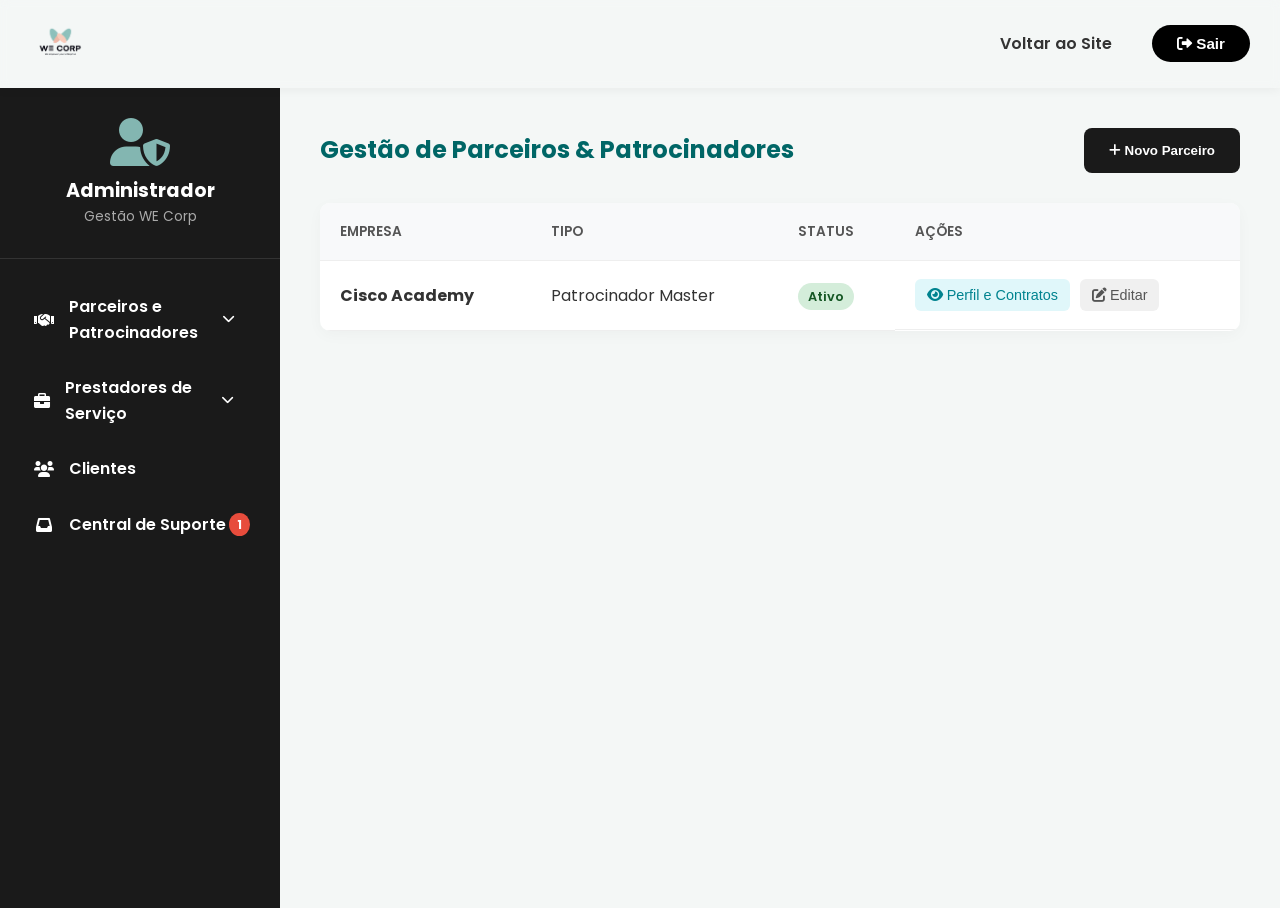
==== admin-dashboard.html @ f9f8ab6f "Primeiro commit da pasta - projeto_v1" ====
<!DOCTYPE html>
<html lang="pt-BR">
<head>
    <meta charset="UTF-8">
    <meta name="viewport" content="width=device-width, initial-scale=1.0">
    <title>Painel Administrativo - WE Corp</title>
    
    <link href="https://fonts.googleapis.com/css2?family=Poppins:wght@300;400;600;700&display=swap" rel="stylesheet">
    <link rel="stylesheet" href="style.css">
    <link rel="stylesheet" href="https://cdnjs.cloudflare.com/ajax/libs/font-awesome/6.0.0/css/all.min.css">
</head>
<body class="admin-body">

    <header class="navbar-direct admin-header">
        <div class="navbar-content" style="max-width: 100%; padding: 10px 30px;">
            <div class="logo">
                <a href="index.html"><img src="logo.png" alt="WE CORP Logo" style="height: 60px;"></a>
            </div>
            <nav>
                <a href="index.html">Voltar ao Site</a>
                <button id="btnOpenLogin" class="btn-login"><i class="fas fa-sign-out-alt"></i> Sair</button>
            </nav>
        </div>
    </header>

    <div class="dashboard-container">
        <aside class="admin-sidebar">
            <div class="admin-profile">
                <i class="fas fa-user-shield"></i>
                <h3>Administrador</h3>
                <p>Gestão WE Corp</p>
            </div>
            <ul class="admin-menu">
                
                <li class="has-submenu" id="menu-parceiros">
                    <div class="menu-item-content" onclick="toggleSubmenu('menu-parceiros')">
                        <i class="fas fa-handshake"></i> Parceiros e Patrocinadores <i class="fas fa-chevron-down arrow-down"></i>
                    </div>
                    <ul class="submenu">
                        <li onclick="showTab('parceiros')"><i class="fas fa-list" style="width: 15px;"></i> Lista de Parceiros</li>
                        <li onclick="showTab('parceiros-eventos')"><i class="far fa-calendar-alt" style="width: 15px;"></i> Gestão de Eventos</li>
                    </ul>
                </li>
                
                <li class="has-submenu" id="menu-prestadores">
                    <div class="menu-item-content" onclick="toggleSubmenu('menu-prestadores')">
                        <i class="fas fa-briefcase"></i> Prestadores de Serviço <i class="fas fa-chevron-down arrow-down"></i>
                    </div>
                    <ul class="submenu">
                        <li onclick="showTab('prestadores')"><i class="fas fa-list" style="width: 15px;"></i> Lista de Prestadores</li>
                        <li onclick="showTab('prestadores-posts')"><i class="fas fa-clipboard-list" style="width: 15px;"></i> Gestão de Postagens</li>
                    </ul>
                </li>
                
                <li onclick="showTab('clientes')"><i class="fas fa-users"></i> Clientes</li>
                <li onclick="showTab('requisicoes')">
                    <i class="fas fa-inbox"></i> Central de Suporte 
                    <span class="notification-badge">1</span>
                </li>
            </ul>
        </aside>

        <main class="admin-main-content">
            
            <section id="tab-parceiros" class="admin-tab-content active">
                <div class="tab-header">
                    <h2>Gestão de Parceiros & Patrocinadores</h2>
                    <button class="btn-search"><i class="fas fa-plus"></i> Novo Parceiro</button>
                </div>
                
                <table class="admin-table">
                    <thead>
                        <tr>
                            <th>Empresa</th>
                            <th>Tipo</th>
                            <th>Status</th>
                            <th>Ações</th>
                        </tr>
                    </thead>
                    <tbody>
                        <tr>
                            <td><strong>Cisco Academy</strong></td>
                            <td>Patrocinador Master</td>
                            <td><span class="status-tag active">Ativo</span></td>
                            <td class="action-buttons">
                                <button class="btn-icon btn-view" onclick="openProfileModal('modalParceiro')"><i class="fas fa-eye"></i> Perfil e Contratos</button>
                                <button class="btn-icon btn-edit"><i class="fas fa-edit"></i> Editar</button>
                                </td>
                        </tr>
                    </tbody>
                </table>
            </section>

            <section id="tab-parceiros-eventos" class="admin-tab-content">
                <div class="tab-header">
                    <h2>Gestão e Aprovação de Eventos</h2>
                    <button class="btn-search" onclick="openProfileModal('modalAdminNovoEvento')"><i class="fas fa-plus"></i> Novo Evento</button>
                </div>

                <div class="search-wrapper" style="padding: 20px; margin-bottom: 25px; background: #fff; border-radius: 10px; border: 1px solid #eaeaea;">
                    <div class="search-container" style="grid-template-columns: auto 1fr auto; gap: 20px; align-items: end;">
                        <div class="input-group-search">
                            <label>Status do Evento</label>
                            <div style="display: flex; gap: 10px;">
                                <button class="btn-icon btn-view" style="background: var(--theme-teal-main); color: white; border-radius: 20px; padding: 10px 20px; font-weight: 600;">Todos</button>
                                <button class="btn-icon btn-view" style="border-radius: 20px; padding: 10px 20px; background: #fff3e0; color: #e67e22; font-weight: 600;">Pendentes</button>
                                <button class="btn-icon btn-view" style="border-radius: 20px; padding: 10px 20px; background: #f0f0f0; font-weight: 600; color: #555;">Ativos</button>
                            </div>
                        </div>
                        <div class="input-group-search">
                            <label>Filtrar por Empresa Parceira</label>
                            <select class="filter-select" style="width: 100%;">
                                <option value="todas">Todos os Parceiros</option>
                                <option value="wecorp">WE Corp Oficial</option>
                                <option value="cisco">Cisco Academy</option>
                            </select>
                        </div>
                        <button class="btn-search" style="height: 45px;"><i class="fas fa-search"></i> Buscar</button>
                    </div>
                </div>

                <table class="admin-table">
                    <thead>
                        <tr>
                            <th>Evento</th>
                            <th>Parceiro Solicitante</th>
                            <th>Data Prevista</th>
                            <th>Status</th>
                            <th>Ações</th>
                        </tr>
                    </thead>
                    <tbody>
                        <tr>
                            <td><strong>Bootcamp: Redes e Cloud</strong></td>
                            <td>Cisco Academy</td>
                            <td>20 Set 2026</td>
                            <td><span class="status-tag pending">Pendente</span></td>
                            <td class="action-buttons">
                                <button class="btn-icon btn-approve" title="Aprovar Evento"><i class="fas fa-check"></i> Aprovar</button>
                                <button class="btn-icon btn-view" title="Ver Detalhes do Evento"><i class="fas fa-eye"></i></button>
                                <button class="btn-icon btn-delete" title="Recusar Evento"><i class="fas fa-times"></i></button>
                            </td>
                        </tr>
                        <tr>
                            <td><strong>Treinamento CCNA</strong></td>
                            <td>Cisco Academy</td>
                            <td>15 Ago 2026</td>
                            <td><span class="status-tag active">Ativo</span></td>
                            <td class="action-buttons">
                                <button class="btn-icon btn-view" title="Ver Inscritos e Detalhes"><i class="fas fa-users"></i> Detalhes</button>
                                <button class="btn-icon btn-edit" title="Editar Evento"><i class="fas fa-edit"></i> Editar</button>
                            </td>
                        </tr>
                    </tbody>
                </table>
            </section>

            <section id="tab-prestadores" class="admin-tab-content">
                <div class="tab-header">
                    <h2>Gestão de Prestadores de Serviço</h2>
                    <button class="btn-search"><i class="fas fa-plus"></i> Novo Prestador</button>
                </div>

                <table class="admin-table">
                    <thead>
                        <tr>
                            <th>Prestador</th>
                            <th>Segmento</th>
                            <th>Avaliação Média</th>
                            <th>Status</th>
                            <th>Ações</th>
                        </tr>
                    </thead>
                    <tbody>
                        <tr>
                            <td><strong>TechSecurity Admin</strong></td>
                            <td>Tecnologia</td>
                            <td><i class="fas fa-star" style="color:#f39c12"></i> 5.0</td>
                            <td><span class="status-tag active">Ativo</span></td>
                            <td class="action-buttons">
                                <button class="btn-icon btn-view" title="Ver Perfil Financeiro"><i class="fas fa-eye"></i> Perfil</button>
                                <button class="btn-icon btn-edit"><i class="fas fa-edit"></i> Editar</button>
                            </td>
                        </tr>
                    </tbody>
                </table>
            </section>

            <section id="tab-prestadores-posts" class="admin-tab-content">
                <div class="tab-header">
                    <h2>Gestão de Postagens (Anúncios de Serviços)</h2>
                    <button class="btn-search" onclick="openProfileModal('modalAdminNovoServico')"><i class="fas fa-plus"></i> Nova Postagem</button>
                </div>

                <div class="search-wrapper" style="padding: 20px; margin-bottom: 25px; background: #fff; border-radius: 10px; border: 1px solid #eaeaea;">
                    <div class="search-container" style="grid-template-columns: auto 1fr auto; gap: 20px; align-items: end;">
                        <div class="input-group-search">
                            <label>Status da Postagem</label>
                            <div style="display: flex; gap: 10px;">
                                <button class="btn-icon btn-view" style="background: var(--theme-teal-main); color: white; border-radius: 20px; padding: 10px 20px; font-weight: 600;">Todos</button>
                                <button class="btn-icon btn-view" style="border-radius: 20px; padding: 10px 20px; background: #fff3e0; color: #e67e22; font-weight: 600;">Pendentes</button>
                                <button class="btn-icon btn-view" style="border-radius: 20px; padding: 10px 20px; background: #f0f0f0; font-weight: 600; color: #555;">Ativos</button>
                            </div>
                        </div>
                        <div class="input-group-search">
                            <label>Filtrar por Empresa</label>
                            <select class="filter-select" style="width: 100%;">
                                <option value="todas">Todas as Empresas</option>
                                <option value="techsecurity">TechSecurity Admin</option>
                            </select>
                        </div>
                        <button class="btn-search" style="height: 45px;"><i class="fas fa-search"></i> Buscar</button>
                    </div>
                </div>

                <table class="admin-table">
                    <thead>
                        <tr>
                            <th>Serviço (Postagem)</th>
                            <th>Empresa Prestadora</th>
                            <th>Status</th>
                            <th>Avaliação Média</th>
                            <th>Ações</th>
                        </tr>
                    </thead>
                    <tbody>
                        <tr>
                            <td><strong>Consultoria em Cibersegurança</strong></td>
                            <td>TechSecurity Admin</td>
                            <td><span class="status-tag active">Ativo</span></td>
                            <td><i class="fas fa-star" style="color: #f39c12;"></i> 5.0 (12 Aval)</td>
                            <td class="action-buttons">
                                <button class="btn-icon btn-view" onclick="openProfileModal('modalComentarios')" title="Moderar Comentários"><i class="fas fa-comments"></i> Feedbacks</button>
                                <button class="btn-icon btn-edit"><i class="fas fa-edit"></i> Editar</button>
                            </td>
                        </tr>
                        <tr>
                            <td><strong>Auditoria de Servidores Cloud</strong></td>
                            <td>CloudSys IT</td>
                            <td><span class="status-tag pending">Pendente</span></td>
                            <td>-</td>
                            <td class="action-buttons">
                                <button class="btn-icon btn-approve" title="Aprovar Postagem"><i class="fas fa-check"></i></button>
                                <button class="btn-icon btn-view" title="Ver Detalhes da Postagem"><i class="fas fa-eye"></i></button>
                                <button class="btn-icon btn-delete" title="Recusar Postagem"><i class="fas fa-times"></i></button>
                            </td>
                        </tr>
                    </tbody>
                </table>
            </section>

            <section id="tab-clientes" class="admin-tab-content">
                <div class="tab-header">
                    <h2>Gestão de Clientes</h2>
                    <button class="btn-search"><i class="fas fa-plus"></i> Novo Cliente</button>
                </div>

                <table class="admin-table">
                    <thead>
                        <tr>
                            <th>Nome do Cliente</th>
                            <th>E-mail</th>
                            <th>Última Compra</th>
                            <th>Status</th>
                            <th>Ações</th>
                        </tr>
                    </thead>
                    <tbody>
                        <tr>
                            <td><strong>Ana Beatriz</strong></td>
                            <td>anabastos.redes@gmail.com</td>
                            <td>Certificação Cisco</td>
                            <td><span class="status-tag active">Ativo</span></td>
                            <td class="action-buttons">
                                <button class="btn-icon btn-view" onclick="openProfileModal('modalCliente')"><i class="fas fa-eye"></i> Perfil</button>
                                <button class="btn-icon btn-approve" title="Aprovar Pagamento Pendente"><i class="fas fa-check-circle"></i> Aprovar Pgto</button>
                                <button class="btn-icon btn-edit"><i class="fas fa-edit"></i> Editar</button>
                            </td>
                        </tr>
                    </tbody>
                </table>
            </section>

            <section id="tab-requisicoes" class="admin-tab-content">
                <div class="tab-header">
                    <h2>Central de Suporte (Help Desk)</h2>
                </div>

                <p style="color: #666; margin-bottom: 20px;">Gerencie aqui os tickets e pedidos de ajuda enviados por Parceiros, Prestadores e Clientes.</p>

                <table class="admin-table">
                    <thead>
                        <tr>
                            <th>Remetente</th>
                            <th>Tipo de Usuário</th>
                            <th>Assunto do Ticket</th>
                            <th>Status</th>
                            <th>Ações</th>
                        </tr>
                    </thead>
                    <tbody>
                        <tr>
                            <td><strong>Cisco Academy</strong></td>
                            <td>Parceiro</td>
                            <td>Aprovação de Pgto: Aluna Ana Beatriz</td>
                            <td><span class="status-tag pending">Em Aberto</span></td>
                            <td class="action-buttons">
                                <button class="btn-icon btn-edit" title="Abrir e Resolver Ticket"><i class="fas fa-external-link-alt"></i> Resolver</button>
                            </td>
                        </tr>
                    </tbody>
                </table>
            </section>

        </main>
    </div>

    <div id="modalAdminNovoEvento" class="modal-overlay">
        <div class="admin-profile-modal">
            <button class="close-modal" onclick="closeModals()"><i class="fas fa-times"></i></button>
            <div class="modal-header-profile">
                <h2>Criar Novo Evento</h2>
                <p>Crie um evento oficial ou em nome de um parceiro.</p>
            </div>
            <form style="display: flex; flex-direction: column; gap: 15px;">
                <div class="input-group-search">
                    <label style="color: var(--theme-teal-elegant); font-weight: 600;">Publicar como (Autoria)</label>
                    <select class="filter-select" style="border: 2px solid var(--theme-teal-light);">
                        <option>WE Corp Oficial</option>
                        <option>Cisco Academy</option>
                    </select>
                </div>
                <div class="input-group-search">
                    <label>Título do Evento</label>
                    <input type="text" class="search-input" placeholder="Ex: Workshop de Inovação">
                </div>
                <div style="display: flex; gap: 15px;">
                    <div class="input-group-search" style="flex: 1;">
                        <label>Data</label>
                        <input type="date" class="search-input">
                    </div>
                    <div class="input-group-search" style="flex: 1;">
                        <label>Valor do Ingresso (R$)</label>
                        <input type="number" class="search-input" placeholder="0.00">
                    </div>
                </div>
                <div class="input-group-search">
                    <label>Descrição e Conteúdo</label>
                    <textarea class="search-input" rows="4" style="resize: none;" placeholder="Descreva o evento..."></textarea>
                </div>
                <button type="button" class="btn-search" style="margin-top: 10px;" onclick="alert('Evento criado com sucesso!'); closeModals();"><i class="fas fa-check"></i> Publicar Evento</button>
            </form>
        </div>
    </div>

    <div id="modalAdminNovoServico" class="modal-overlay">
        <div class="admin-profile-modal">
            <button class="close-modal" onclick="closeModals()"><i class="fas fa-times"></i></button>
            <div class="modal-header-profile">
                <h2>Criar Nova Postagem de Serviço</h2>
                <p>Ofereça um serviço oficial da plataforma ou por um prestador.</p>
            </div>
            <form style="display: flex; flex-direction: column; gap: 15px;">
                <div class="input-group-search">
                    <label style="color: var(--theme-teal-elegant); font-weight: 600;">Publicar como (Autoria)</label>
                    <select class="filter-select" style="border: 2px solid var(--theme-teal-light);">
                        <option>WE Corp Oficial (Serviços Internos)</option>
                        <option>TechSecurity Admin</option>
                    </select>
                </div>
                <div class="input-group-search">
                    <label>Título do Serviço</label>
                    <input type="text" class="search-input" placeholder="Ex: Gestão de Identidade">
                </div>
                <div style="display: flex; gap: 15px;">
                    <div class="input-group-search" style="flex: 1;">
                        <label>Categoria</label>
                        <select class="filter-select">
                            <option>Tecnologia</option>
                            <option>Engenharia</option>
                            <option>Educação</option>
                        </select>
                    </div>
                    <div class="input-group-search" style="flex: 1;">
                        <label>Valor Médio (R$)</label>
                        <input type="number" class="search-input" placeholder="0.00">
                    </div>
                </div>
                <div class="input-group-search">
                    <label>Descrição do Serviço</label>
                    <textarea class="search-input" rows="4" style="resize: none;" placeholder="Descreva o que está incluso..."></textarea>
                </div>
                <button type="button" class="btn-search" style="margin-top: 10px;" onclick="alert('Postagem de serviço criada com sucesso!'); closeModals();"><i class="fas fa-check"></i> Publicar Serviço</button>
            </form>
        </div>
    </div>

    <div id="modalParceiro" class="modal-overlay">
        <div class="admin-profile-modal">
            <button class="close-modal" onclick="closeModals()"><i class="fas fa-times"></i></button>
            <div class="modal-header-profile">
                <h2>Cisco Academy <span class="status-tag active" style="font-size: 0.8rem;">Ativo</span></h2>
                <p>Patrocinador Master</p>
            </div>
            <div class="profile-details-grid">
                <div class="detail-card">
                    <h4><i class="fas fa-file-contract"></i> Contrato</h4>
                    <p><strong>Vigência:</strong> Jan/2026 a Dez/2027</p>
                    <a href="#" style="color: var(--theme-teal-main);"><i class="fas fa-download"></i> Baixar PDF do Contrato</a>
                </div>
                <div class="detail-card">
                    <h4><i class="fas fa-chart-line"></i> Financeiro</h4>
                    <p><strong>Investimento Anual:</strong> R$ 150.000,00</p>
                    <p><strong>Repasses Realizados:</strong> 3/12</p>
                </div>
            </div>
            <div style="text-align: right; margin-top: 20px;">
                <button class="btn-search" style="background-color: var(--theme-teal-elegant);"><i class="fas fa-file-invoice"></i> Gerar Relatório Financeiro</button>
            </div>
        </div>
    </div>

    <div id="modalCliente" class="modal-overlay">
        <div class="admin-profile-modal">
            <button class="close-modal" onclick="closeModals()"><i class="fas fa-times"></i></button>
            <div class="modal-header-profile">
                <h2>Ana Beatriz <span class="status-tag active" style="font-size: 0.8rem;">Ativa</span></h2>
                <p>anabastos.redes@gmail.com</p>
            </div>
            <div class="detail-list">
                <h4><i class="fas fa-ticket-alt"></i> Eventos e Serviços Adquiridos</h4>
                <ul class="purchase-history">
                    <li>
                        <div>
                            <strong>Treinamento: Certificação Cisco CCNA</strong>
                            <p style="font-size: 0.85rem; color: #666;">Data da compra: 10/04/2026 | Pagamento: PIX</p>
                        </div>
                        <span class="pay-tag tag-approved">🟢 Aprovado</span>
                    </li>
                    <li>
                        <div>
                            <strong>Consultoria em Cibersegurança e Redes</strong>
                            <p style="font-size: 0.85rem; color: #666;">Data da compra: 01/05/2026 | Pagamento: Boleto</p>
                        </div>
                        <span class="pay-tag tag-pending">🟡 Aguardando Pagamento</span>
                    </li>
                </ul>
            </div>
        </div>
    </div>

    <div id="modalComentarios" class="modal-overlay">
        <div class="admin-profile-modal" style="max-width: 600px;">
            <button class="close-modal" onclick="closeModals()"><i class="fas fa-times"></i></button>
            <div class="modal-header-profile">
                <h2><i class="fas fa-comments" style="color: var(--theme-teal-main);"></i> Moderação de Feedbacks</h2>
                <p>Postagem: <strong>Consultoria em Cibersegurança</strong></p>
            </div>
            
            <div class="reviews-list" style="margin-top: 20px; max-height: 400px; overflow-y: auto;">
                <div class="review-item" style="border-bottom: 1px solid #eee; padding-bottom: 15px; margin-bottom: 15px;">
                    <div style="display: flex; justify-content: space-between; margin-bottom: 5px;">
                        <strong>Carlos E.</strong>
                        <span style="color: #f39c12; font-size: 0.8rem;"><i class="fas fa-star"></i><i class="fas fa-star"></i><i class="fas fa-star"></i><i class="fas fa-star"></i><i class="fas fa-star"></i></span>
                    </div>
                    <p style="font-size: 0.9rem; color: #555;">Serviço excelente! Identificaram falhas críticas na nossa rede.</p>
                    <button class="btn-icon btn-delete" style="padding: 4px 8px; font-size: 0.75rem; margin-top: 10px;" title="Excluir comentário falso/ofensivo" onclick="confirm('Excluir este comentário da página de serviços?')"><i class="fas fa-trash"></i> Excluir Comentário</button>
                </div>
            </div>
        </div>
    </div>

    <script src="dashboard.js"></script>
    <script src="auth.js"></script>
</body>
</html>
---- style.css ----
/* =========================================
   1. VARIÁVEIS DE CORES E TIPOGRAFIA (Tema Corrigido)
========================================= */
:root {
    /* Cores do Tema (Modernizadas e Padronizadas) */
    --theme-teal-light: #a2d2d2;   /* Azul dos botões (Manter como sotaque) */
    --theme-teal-main: #83b6b1;    /* Azul-petróleo principal */
    --theme-teal-elegant: #006666; /* Azul-petróleo elegante para títulos */
    --theme-accent-peach: #f8c8b8; /* Cor das asas da borboleta */
    --theme-terracotta: #9a7261;   /* Base do gradiente de login */
    
    /* Cores de Fundo e Texto Elegantes (Grays) */
    --bg-white: #ffffff;
    --bg-light-gray: #f8f9fa;     /* Cinza elegante para fundo */
    --bg-card-gray: #e0e0e0;      /* Cinza elegante para os cards Sobre Nós */
    
    --text-dark: #333333;         /* Texto principal altamente legível */
    --text-muted: #666666;        /* Texto secundário */
    --text-light: #ffffff;        /* Texto claro */
    
    /* Nova Tipografia Modernizada e Padronizada */
    --font-standard: 'Poppins', 'Helvetica Neue', Arial, sans-serif;
    
    /* Efeitos e Sombras */
    --shadow-subtle: 0 4px 6px rgba(0,0,0,0.05);
    --shadow-medium: 0 10px 20px rgba(0,0,0,0.1);
    --transition-standard: all 0.3s ease;
}


/* =========================================
   2. RESETS E CONFIGURAÇÕES GERAIS
========================================= */
* {
    margin: 0;
    padding: 0;
    box-sizing: border-box;
}

html {
    scroll-behavior: smooth;
    font-family: var(--font-standard); /* Tipografia moderna e padronizada */
    color: var(--text-dark);
}

body {
    background-color: var(--bg-white);
    line-height: 1.6;
    position: relative;
    overflow-x: hidden;
    min-height: 100vh;
}


/* =========================================
   3. GRADIENTE DE FUNDO FULL-PAGE
========================================= */
.site-background-gradient {
    position: fixed; 
    top: 0;
    left: 0;
    width: 100%;
    height: 100%;
    /* Gradiente sutil do cinza elegante ao branco */
    background: linear-gradient(180deg, 
        var(--bg-light-gray) 0%, 
        var(--bg-white) 100%);
    z-index: -2; 
}

main {
    padding-bottom: 60px;
    z-index: 1; 
}


/* =========================================
   4. HEADER / NAVEGAÇÃO DIRETA NA PÁGINA
========================================= */
header.navbar-direct {
    width: 100%;
    background-color: transparent; 
    backdrop-filter: blur(5px);
    z-index: 100;
    position: relative;
    border: none; 
    border-radius: 0; 
    padding: 0; 
}

.navbar-direct .navbar-content {
    display: flex;
    justify-content: space-between;
    align-items: center;
    padding: 20px 50px; 
    max-width: 1400px;
    margin: 0 auto;
}

.navbar-direct .logo-img {
    height: 100px;
}

/* Transformamos o nav em um container flexível para controlar o espaçamento */
.navbar-direct nav {
    display: flex;
    align-items: center;
    gap: 40px; /* Aumente ou diminua este valor para ajustar a distância exata */
}

.navbar-direct nav a {
    text-decoration: none;
    color: var(--text-dark);
    font-weight: 600;
    font-size: 1rem; /* Aumentei um pouquinho a fonte para dar mais presença */
    transition: var(--transition-standard);
    /* Removido o margin-left antigo, pois o 'gap' acima já faz o trabalho */
}

.navbar-direct nav a:not(.btn-login):hover {
    color: var(--theme-teal-main);
}

.navbar-direct .btn-login {
    background-color: #000000;
    color: var(--text-light);
    padding: 10px 25px; /* Deixei o botão um pouco mais largo */
    border-radius: 25px;
    border: none;
    font-size: 0.95rem;
    font-weight: 600;
    cursor: pointer;
    transition: var(--transition-standard);
}

.navbar-direct .btn-login:hover {
    background-color:rgb(92, 122, 122);
    transform: translateY(-2px);
}


/* =========================================
   5. SEÇÃO HERÓI (SOBRE NÓS) - CARDS
========================================= */
.hero-section {
    text-align: center;
    padding: 120px 20px;
    max-width: 1400px; /* aumentei pra caber melhor 4 cards */
    margin: 0 auto;
}

.hero-section h1 {
    font-size: 3rem;
    margin-bottom: 25px;
    font-weight: 700;
    color: var(--theme-teal-elegant);
}

.subtitle {
    max-width: 800px;
    margin: 0 auto 70px auto;
    font-size: 1.2rem;
    color: var(--text-muted);
}

/* GRID DOS CARDS */
.cards-grid {
    display: grid;
    grid-template-columns: repeat(4, 1fr);
    gap: 30px;
}

/* CARD */
.card {
    background-color: var(--bg-card-gray);
    padding: 35px;
    border-radius: 20px;
    text-align: left; /* melhor leitura */
    box-shadow: var(--shadow-subtle);
    transition: var(--transition-standard);
    border: none;
    height: 100%;
    display: flex;
    flex-direction: column;
    justify-content: space-between;
}

/* HOVER */
.card:hover {
    transform: translateY(-8px) scale(1.02);
    box-shadow: 0 20px 40px rgba(0,0,0,0.15);
}

/* TÍTULO */
.card h3 {
    line-height: 1.3;
    margin-bottom: 15px;
    color: var(--theme-teal-elegant);
    font-size: 1.4rem;
    font-weight: 700;
}

/* TEXTO */
.card p {
    color: var(--text-dark);
    line-height: 1.6;
}

/* ANIMAÇÃO */
.card.floating {
    animation: floatingCard 4s ease-in-out infinite;
}

.cards-grid .card:nth-child(1) { animation-delay: 0s; }
.cards-grid .card:nth-child(2) { animation-delay: 1s; }
.cards-grid .card:nth-child(3) { animation-delay: 2s; }
.cards-grid .card:nth-child(4) { animation-delay: 3s; }

@keyframes floatingCard {
    0% { transform: translateY(0px); }
    50% { transform: translateY(-10px); }
    100% { transform: translateY(0px); }
}


/* =========================================
   6. SEÇÃO DE EVENTOS (Design Sério e Integrado)
========================================= */
.events-section {
    padding: 80px 20px;
    max-width: 1200px;
    margin: 0 auto;
    /* Removido o background, backdrop-filter e bordas para integrar à página */
}

.events-section h2 {
    text-align: center;
    margin-bottom: 50px;
    font-size: 2.2rem;
    color: #1a1a1a; /* Preto sério e elegante */
    font-weight: 700;
}

/* Painel de Busca mais limpo e profissional */
.search-wrapper {
    background: #ffffff;
    padding: 25px;
    border-radius: 12px;
    box-shadow: 0 5px 15px rgba(0, 0, 0, 0.04); /* Sombra mais sutil */
    margin-bottom: 40px;
    border: 1px solid #e0e0e0; /* Borda cinza clara e discreta */
}

.search-container {
    display: grid;
    grid-template-columns: 2fr 1fr 1.5fr auto;
    gap: 20px;
    align-items: end;
}

.input-group-search {
    display: flex;
    flex-direction: column;
}

.input-group-search label {
    font-size: 0.85rem;
    font-weight: 600;
    margin-bottom: 8px;
    color: #4a4a4a; /* Cinza escuro no lugar do ciano para mais seriedade */
}

.search-input, 
.date-input, 
.filter-select {
    padding: 12px 15px;
    border: 1px solid #cccccc;
    border-radius: 8px;
    font-size: 0.95rem;
    background-color: #fbfbfb; /* Quase branco */
    color: #333333;
    transition: border 0.3s ease;
}

.search-input:focus, 
.date-input:focus, 
.filter-select:focus {
    outline: none;
    border-color: var(--theme-teal-main); /* Destaque ciano ao clicar */
}

/* Botão de busca escuro e elegante */
.btn-search {
    height: 45px;
    background-color: #1a1a1a; /* Preto */
    color: #ffffff;
    padding: 0 25px;
    border: none;
    border-radius: 8px;
    cursor: pointer;
    font-weight: 600;
    transition: var(--transition-standard);
}

.btn-search:hover {
    background-color: var(--theme-teal-elegant); /* Fica azul-petróleo ao passar o mouse */
}

/* Lista de Eventos */
.events-list {
    display: flex;
    flex-direction: column;
    gap: 20px;
}

.event-item {
    background: #ffffff;
    padding: 25px;
    border-radius: 12px;
    box-shadow: 0 4px 10px rgba(0, 0, 0, 0.03);
    border: 1px solid #eaeaea;
    border-left: 5px solid var(--theme-teal-main); /* Borda lateral ciano para identidade visual */
    display: flex;
    justify-content: space-between;
    align-items: center;
    gap: 20px;
    transition: var(--transition-standard);
}

.event-item:hover {
    box-shadow: 0 8px 25px rgba(0, 0, 0, 0.08);
    border-color: #d0d0d0;
}

.event-details {
    flex: 1;
}

/* Tags com visual mais neutro (Cinza claro com texto escuro) */
.tag {
    background: #f0f0f0; 
    color: #333333;
    padding: 5px 12px;
    border-radius: 20px;
    font-size: 0.8rem;
    font-weight: 600;
    display: inline-block;
    margin-bottom: 12px;
}

.event-details h4 {
    font-size: 1.3rem;
    margin-bottom: 12px;
    color: #1a1a1a; /* Preto sério */
    font-weight: 700;
}

.event-details p {
    margin-bottom: 6px;
    font-size: 0.95rem;
    color: #555555; /* Cinza médio para os textos de apoio */
}

/* Os "strong" (Local, Hora, etc) ganham a cor ciano elegante */
.event-details strong {
    color: var(--theme-teal-elegant); 
}

.event-img {
    width: 220px;
    height: 100%;
    object-fit: cover;
    border-radius: 0 15px 15px 0;
}


/* =========================================
   7. SEÇÃO DE PARCEIROS
========================================= */
.partners-section {
    text-align: center;
    padding: 80px 20px;
    margin-top: 60px;
}

.partners-section h2 {
    font-size: 2.2rem;
    margin-bottom: 10px;
    color: var(--theme-teal-elegant);
}

.partners-section > p {
    color: var(--text-muted);
    margin-bottom: 40px;
}

.partners-grid {
    display: grid;
    grid-template-columns: repeat(auto-fit, minmax(220px, 1fr));
    gap: 25px;
    max-width: 1100px;
    margin: 0 auto;
}

.partner-card {
    background: white;
    padding: 25px;
    border-radius: 15px;
    border: 1px solid #eaeaea;
    transition: var(--transition-standard);
    display: flex;
    flex-direction: column;
    text-align: left;
}

.partner-card:hover {
    box-shadow: var(--shadow-medium);
    border-color: var(--theme-teal-light);
}

.partner-card h4 {
    color: var(--theme-teal-elegant);
    margin-bottom: 12px;
    font-size: 1.2rem;
}

.partner-card p {
    margin-bottom: 20px;
    font-size: 0.95rem;
    color: var(--text-dark);
}

.partner-link {
    display: inline-block;
    color: var(--theme-terracotta);
    text-decoration: none;
    font-weight: bold;
    font-size: 0.9rem;
    transition: var(--transition-standard);
    margin-top: auto;
}

.partner-link i {
    font-size: 0.8rem;
    margin-left: 5px;
}

.partner-link:hover {
    color: var(--theme-teal-main);
}


/* =========================================
   8. MODAL (LOGIN E CADASTRO)
========================================= */
.modal-overlay {
    position: fixed;
    top: 0;
    left: 0;
    width: 100%;
    height: 100%;
    background-color: rgba(0, 0, 0, 0.6);
    backdrop-filter: blur(5px);
    display: flex;
    justify-content: center;
    align-items: center;
    z-index: 1000;
    opacity: 0;
    visibility: hidden;
    transition: var(--transition-standard);
}

.modal-overlay.active {
    opacity: 1;
    visibility: visible;
}

.login-section { 
    display: none; 
}

.login-container {
    display: flex;
    background: white;
    border-radius: 25px;
    overflow: hidden;
    box-shadow: var(--shadow-medium);
    max-width: 900px;
    width: 90%;
    height: 600px; 
    transform: scale(0.9);
    transition: transform 0.3s ease;
    position: relative;
}

.modal-overlay.active .login-container {
    transform: scale(1);
}

.close-modal {
    position: absolute;
    top: 15px;
    right: 20px;
    background: transparent;
    border: none;
    color: rgba(255,255,255,0.7);
    font-size: 1.5rem;
    cursor: pointer;
    z-index: 10;
    transition: var(--transition-standard);
}

.close-modal:hover {
    color: var(--theme-accent-peach);
    transform: scale(1.1);
}

.login-art {
    flex: 1.2;
    background-color: var(--bg-light-teal);
    display: flex;
    flex-direction: column;
    align-items: center;
    justify-content: center;
    padding: 0;
    position: relative;
    overflow: hidden;
}

.login-bg-image {
    width: 100%;
    height: 100%;
    object-fit: cover;
    display: block;
}

.login-form-box {
    flex: 1;
    background: linear-gradient(180deg, var(--theme-teal-main) 0%, var(--theme-terracotta) 100%);
    padding: 50px;
    color: white;
    display: flex;
    flex-direction: column;
    align-items: center;
    justify-content: center;
}

.login-form-box h2 {
    font-size: 2rem;
    margin-bottom: 30px;
    font-weight: 700;
}

.login-form-box form {
    width: 100%;
}

.input-group {
    width: 100%;
    margin-bottom: 15px;
}

.input-group label {
    display: block;
    margin-bottom: 6px;
    font-size: 0.9rem;
    font-weight: 600;
}

.input-group input {
    width: 100%;
    padding: 12px;
    border-radius: 8px;
    border: 1px solid rgba(255,255,255,0.2);
    background-color: rgba(255,255,255,0.05);
    color: white;
}

.input-group input::placeholder { 
    color: rgba(255,255,255,0.5); 
}

.forgot-pass {
    color: #eee;
    font-size: 0.85rem;
    text-decoration: underline;
    display: block;
    text-align: right;
    margin-bottom: 20px;
}

.btn-submit {
    width: 100%;
    background-color: #fceceb; 
    color: var(--theme-terracotta);
    padding: 12px;
    border: none;
    border-radius: 30px;
    font-weight: 700;
    font-size: 1.05rem;
    cursor: pointer;
    margin-bottom: 20px;
    transition: var(--transition-standard);
}

.btn-submit:hover {
    background-color: #f8dbda;
    transform: translateY(-2px);
}

.register-link {
    width: 100%;
    text-align: center;
    border-top: 1px solid rgba(255,255,255,0.2);
    padding-top: 20px;
    margin-top: 10px;
}

.register-link p {
    font-size: 0.85rem;
    margin-bottom: 10px;
}

.btn-register {
    width: 100%;
    background-color: rgba(0,0,0,0.2); 
    color: white;
    padding: 10px;
    border: 1px solid rgba(255,255,255,0.3);
    border-radius: 30px;
    cursor: pointer;
    font-weight: 600;
    transition: var(--transition-standard);
}

.btn-register:hover {
    background-color: rgba(0,0,0,0.4);
}

.social-login {
    margin-top: 20px;
    display: flex;
    gap: 20px;
}

.social-icon-fb { 
    color: #1877F2; 
    font-size: 28px; 
    transition: var(--transition-standard); 
}

.social-icon-g { 
    color: #DB4437; 
    font-size: 28px; 
    transition: var(--transition-standard); 
}

.social-login a:hover i { 
    transform: scale(1.1); 
}


/* =========================================
   9. FOOTER
========================================= */
footer {
    background-color: rgba(255, 255, 255, 0.9);
    backdrop-filter: blur(5px);
    padding: 60px 50px;
    border-top: 2px solid #eee;
    z-index: 1;
    position: relative;
}

.footer-content {
    display: flex;
    justify-content: space-between;
    max-width: 1400px;
    margin: 0 auto;
    flex-wrap: wrap;
    gap: 30px;
}

.footer-logo {
    height: 100px;
    margin-bottom: 10px;
}

.footer-brand p {
    color: #666;
    font-size: 0.9rem;
}

.footer-links a, 
.footer-social a {
    display: block;
    color: var(--text-dark);
    text-decoration: none;
    margin-bottom: 10px;
    font-size: 0.95rem;
    transition: var(--transition-standard);
}

.footer-links a:hover, 
.footer-social a:hover {
    color: var(--theme-teal-main);
}

.footer-links h4, 
.footer-social h4 {
    margin-bottom: 18px;
    color: var(--text-dark);
    font-weight: 700;
}

.social-icons a i {
    margin-right: 8px;
    color: var(--theme-teal-main);
}


/* =========================================
   10. SEÇÃO DE SERVIÇOS
========================================= */
.services-section {
    padding: 80px 20px;
    max-width: 1200px;
    margin: 0 auto;
}

.services-section h2 {
    text-align: center;
    margin-bottom: 50px;
    font-size: 2.2rem;
    color: #1a1a1a;
    font-weight: 700;
}

.services-block {
    margin-bottom: 60px;
}

.section-subtitle {
    font-size: 1.5rem;
    color: var(--theme-teal-elegant);
    margin-bottom: 25px;
    font-weight: 700;
    display: flex;
    align-items: center;
    gap: 10px;
}

.highlight-icon {
    color: #f39c12; /* Amarelo dourado para a estrela de recomendação */
}

/* Grid de Serviços */
.services-grid {
    display: grid;
    grid-template-columns: repeat(auto-fit, minmax(320px, 1fr));
    gap: 30px;
}

/* O grid geral pode ter cards um pouco menores se quiser comportar 3 por linha no desktop */
.general-grid {
    grid-template-columns: repeat(auto-fit, minmax(300px, 1fr));
}

/* Cards de Serviço */
.service-card {
    background: #ffffff;
    padding: 30px;
    border-radius: 15px;
    box-shadow: 0 4px 10px rgba(0, 0, 0, 0.03);
    border: 1px solid #eaeaea;
    display: flex;
    flex-direction: column;
    transition: var(--transition-standard);
}

.service-card:hover {
    transform: translateY(-5px);
    box-shadow: 0 15px 30px rgba(0, 0, 0, 0.08);
    border-color: var(--theme-teal-main);
}

/* Destaque visual nas recomendações */
.highlight-card {
    border: 2px solid var(--theme-teal-light);
    background: linear-gradient(to bottom right, #ffffff, #fdfdfd);
}

.service-header {
    display: flex;
    justify-content: space-between;
    align-items: center;
    margin-bottom: 15px;
}

.service-rating {
    color: #f39c12; /* Estrelas douradas */
    font-size: 0.9rem;
}

.service-rating span {
    color: var(--text-muted);
    font-weight: 600;
    margin-left: 5px;
}

.service-card h4 {
    font-size: 1.25rem;
    color: #1a1a1a;
    margin-bottom: 8px;
    line-height: 1.3;
}

.service-provider {
    font-size: 0.9rem;
    color: var(--text-muted);
    margin-bottom: 15px;
}

.service-provider strong {
    color: var(--theme-teal-elegant);
}

.service-desc {
    font-size: 0.95rem;
    color: #555555;
    margin-bottom: 25px;
    line-height: 1.5;
    flex-grow: 1; /* Empurra o botão para a base do card */
}

/* Botão de ação do card */
.btn-service {
    background: transparent;
    color: #1a1a1a;
    border: 1px solid #cccccc;
    padding: 10px 20px;
    border-radius: 8px;
    font-weight: 600;
    cursor: pointer;
    transition: var(--transition-standard);
    display: flex;
    justify-content: space-between;
    align-items: center;
    width: 100%;
}

.btn-service:hover {
    background: var(--theme-teal-elegant);
    color: #ffffff;
    border-color: var(--theme-teal-elegant);
}


/* =========================================
   11. PÁGINA DE DETALHES DO EVENTO & CHECKOUT
========================================= */
.event-page-container {
    max-width: 1200px;
    margin: 40px auto 80px auto;
    padding: 0 20px;
}

.event-hero-header {
    text-align: center;
    margin-bottom: 40px;
}

.event-hero-header h1 {
    font-size: 2.5rem;
    color: var(--theme-teal-elegant);
    margin: 15px 0;
}

.event-quick-info {
    display: flex;
    justify-content: center;
    gap: 30px;
    color: var(--text-muted);
    font-weight: 600;
    font-size: 1.05rem;
    flex-wrap: wrap;
}

.event-quick-info i {
    color: var(--theme-teal-main);
    margin-right: 5px;
}

.event-grid-layout {
    display: grid;
    grid-template-columns: 1.8fr 1.2fr;
    gap: 40px;
}

/* Coluna da Esquerda (Info) */
.event-main-img {
    width: 100%;
    height: 400px;
    object-fit: cover;
    border-radius: 15px;
    margin-bottom: 30px;
    box-shadow: var(--shadow-subtle);
}

.info-section {
    background: #ffffff;
    padding: 30px;
    border-radius: 15px;
    border: 1px solid #eaeaea;
    margin-bottom: 25px;
}

.info-section h3 {
    color: #1a1a1a;
    margin-bottom: 15px;
    font-size: 1.4rem;
    border-bottom: 2px solid var(--bg-light-gray);
    padding-bottom: 10px;
}

.content-list {
    list-style: none;
}

.content-list li {
    margin-bottom: 12px;
    color: var(--text-dark);
}

.content-list i {
    color: var(--theme-teal-main);
    margin-right: 10px;
}

.certification-box {
    display: flex;
    align-items: center;
    gap: 20px;
    background: linear-gradient(to right, #f8f9fa, #ffffff);
    border-left: 5px solid #f39c12; /* Cor de destaque/ouro */
}

.cert-icon {
    font-size: 3rem;
    color: #f39c12;
}

.map-container {
    border-radius: 10px;
    overflow: hidden;
    border: 1px solid #eaeaea;
}

/* Coluna da Direita (Checkout) */
.checkout-card {
    background: #ffffff;
    padding: 30px;
    border-radius: 15px;
    border: 1px solid #eaeaea;
    box-shadow: var(--shadow-medium);
    position: sticky;
    top: 20px;
}

.checkout-card h3 {
    font-size: 1.4rem;
    color: #1a1a1a;
    text-align: center;
    margin-bottom: 10px;
}

.price-display {
    text-align: center;
    color: var(--theme-teal-elegant);
    margin-bottom: 5px;
}

.price-display .currency { 
    font-size: 1.5rem; 
    font-weight: 600; 
    vertical-align: top; 
}

.price-display .amount { 
    font-size: 3.5rem; 
    font-weight: 700; 
    line-height: 1; 
}

.price-display .cents { 
    font-size: 1.5rem; 
    font-weight: 600; 
    vertical-align: top; 
}

.checkout-subtitle {
    text-align: center;
    color: var(--text-muted);
    font-size: 0.9rem;
    margin-bottom: 25px;
}

/* Abas de Pagamento */
.payment-tabs {
    display: flex;
    gap: 10px;
    margin-bottom: 20px;
}

.payment-tab {
    flex: 1;
    padding: 10px 0;
    border: 1px solid #cccccc;
    background: #fbfbfb;
    border-radius: 8px;
    cursor: pointer;
    font-weight: 600;
    color: #555;
    transition: var(--transition-standard);
    font-size: 0.9rem;
}

.payment-tab.active {
    background: var(--theme-teal-main);
    color: white;
    border-color: var(--theme-teal-main);
}

.pix-area, 
.boleto-area {
    text-align: center;
    padding: 30px 15px;
    background: #f8f9fa;
    border-radius: 8px;
    border: 1px dashed #cccccc;
}

.btn-checkout-final {
    width: 100%;
    margin-top: 25px;
    height: 55px;
    font-size: 1.1rem;
    background-color: #28a745; /* Verde de confirmação */
}

.btn-checkout-final:hover {
    background-color: #218838;
}

.secure-text {
    text-align: center;
    margin-top: 15px;
    font-size: 0.85rem;
    color: #666;
}

.secure-text i { 
    color: #28a745; 
}


/* =========================================
   12. PAINEL ADMINISTRATIVO (DASHBOARD)
========================================= */
.admin-body {
    background-color: #f4f7f6; /* Fundo cinza bem claro para destacar as tabelas brancas */
    margin: 0;
    overflow-x: hidden;
}

.admin-header {
    background-color: #ffffff;
    box-shadow: 0 2px 10px rgba(0,0,0,0.05);
    position: sticky;
    top: 0;
    z-index: 100;
}

.dashboard-container {
    display: flex;
    min-height: calc(100vh - 80px); /* Altura da tela menos o cabeçalho */
}

/* Menu Lateral */
.admin-sidebar {
    width: 280px;
    background-color: #1a1a1a;
    color: #ffffff;
    padding: 30px 0;
    display: flex;
    flex-direction: column;
}

.admin-profile {
    text-align: center;
    padding: 0 20px 30px 20px;
    border-bottom: 1px solid #333;
    margin-bottom: 20px;
}

.admin-profile i {
    font-size: 3rem;
    color: var(--theme-teal-main);
    margin-bottom: 10px;
}

.admin-profile h3 { 
    font-size: 1.2rem; 
}

.admin-profile p { 
    font-size: 0.85rem; 
    color: #aaa; 
}

.admin-menu {
    list-style: none;
    padding: 0;
}

.admin-menu li {
    padding: 15px 30px;
    cursor: pointer;
    transition: all 0.3s ease;
    border-left: 4px solid transparent;
    font-weight: 600;
    display: flex;
    align-items: center;
}

.admin-menu li:hover {
    background-color: #333;
}

.admin-menu li.active {
    background-color: #333;
    border-left-color: var(--theme-teal-main);
    color: var(--theme-teal-light);
}

.admin-menu li i {
    margin-right: 15px;
    width: 20px;
    text-align: center;
}

/* Conteúdo Principal */
.admin-main-content {
    flex: 1;
    padding: 40px;
    overflow-y: auto;
}

.admin-tab-content {
    display: none;
    animation: fadeIn 0.4s ease-in-out;
}

.admin-tab-content.active {
    display: block;
}

@keyframes fadeIn {
    from { 
        opacity: 0; 
        transform: translateY(10px); 
    }
    to { 
        opacity: 1; 
        transform: translateY(0); 
    }
}

.tab-header {
    display: flex;
    justify-content: space-between;
    align-items: center;
    margin-bottom: 30px;
}

.tab-header h2 {
    color: var(--theme-teal-elegant);
}

/* Tabelas do Admin */
.admin-table {
    width: 100%;
    background: #ffffff;
    border-radius: 10px;
    border-collapse: collapse;
    box-shadow: 0 4px 15px rgba(0,0,0,0.03);
    overflow: hidden;
}

.admin-table th, 
.admin-table td {
    padding: 18px 20px;
    text-align: left;
    border-bottom: 1px solid #eee;
}

.admin-table th {
    background-color: #f8f9fa;
    color: #555;
    font-weight: 600;
    text-transform: uppercase;
    font-size: 0.85rem;
}

.admin-table tbody tr:hover {
    background-color: #fcfcfc;
}

/* Status Tags */
.status-tag {
    padding: 5px 10px;
    border-radius: 20px;
    font-size: 0.8rem;
    font-weight: 600;
}

.status-tag.active { 
    background-color: #d4edda; 
    color: #155724; 
}

.status-tag.inactive { 
    background-color: #f8d7da; 
    color: #721c24; 
}

.status-tag.pending {
    background-color: #fff3e0;
    color: #e67e22;
}

/* Botões de Ação na Tabela */
.action-buttons {
    display: flex;
    gap: 10px;
}

.btn-icon {
    border: none;
    background: #f0f0f0;
    color: #555;
    padding: 8px 12px;
    border-radius: 6px;
    cursor: pointer;
    transition: all 0.2s;
    font-size: 0.9rem;
}

.btn-view { 
    background: #e0f7fa; 
    color: #00838f; 
}

.btn-view:hover { 
    background: #b2ebf2; 
}

.btn-edit:hover { 
    background: #e2e2e2; 
}

.btn-disable:hover { 
    background: #ffebee; 
    color: #c62828; 
}

.btn-approve { 
    background: #d4edda; 
    color: #155724; 
}

.btn-approve:hover { 
    background: #c3e6cb; 
}

.btn-delete {
    background: #ffebee;
    color: #c62828;
}

.btn-delete:hover {
    background: #ffcdd2;
}


/* =========================================
   13. MODAL DE PERFIL ADMIN
========================================= */
.admin-profile-modal {
    background: #fff;
    width: 90%;
    max-width: 700px;
    border-radius: 15px;
    padding: 40px;
    position: relative;
    box-shadow: 0 20px 50px rgba(0,0,0,0.2);
}

.modal-header-profile {
    border-bottom: 2px solid #eee;
    padding-bottom: 20px;
    margin-bottom: 25px;
}

.modal-header-profile h2 { 
    color: var(--theme-teal-elegant); 
    margin-bottom: 5px; 
}

.modal-header-profile p { 
    color: #666; 
    font-size: 0.95rem; 
}

.profile-details-grid {
    display: grid;
    grid-template-columns: 1fr 1fr;
    gap: 20px;
    margin-bottom: 25px;
}

.detail-card {
    background: #f8f9fa;
    padding: 20px;
    border-radius: 10px;
    border: 1px solid #eaeaea;
}

.detail-card h4 { 
    margin-bottom: 10px; 
    color: #333; 
}

.detail-card p { 
    font-size: 0.9rem; 
    color: #555; 
    margin-bottom: 5px; 
}

.detail-list h4 { 
    margin-bottom: 15px; 
    color: #333; 
}

.detail-list ul { 
    padding-left: 20px; 
    color: #555; 
    font-size: 0.95rem; 
    line-height: 1.8; 
}

.purchase-history { 
    list-style: none; 
    padding-left: 0 !important; 
}

.purchase-history li { 
    display: flex; 
    justify-content: space-between; 
    align-items: center; 
    padding: 15px; 
    border: 1px solid #eee; 
    border-radius: 8px; 
    margin-bottom: 10px; 
}

.pay-tag { 
    font-weight: 600; 
    font-size: 0.85rem; 
    padding: 5px 10px; 
    border-radius: 15px; 
}

.tag-approved { 
    background: #e8f5e9; 
    color: #2e7d32; 
}

.tag-pending { 
    background: #fff3e0; 
    color: #ef6c00; 
}


/* =========================================
   14. NOTIFICAÇÕES E BADGES
========================================= */
.notification-badge {
    background-color: #e74c3c;
    color: white;
    border-radius: 50%;
    padding: 2px 8px;
    font-size: 0.75rem;
    font-weight: bold;
    margin-left: auto; /* Joga a bolinha para a direita */
    display: inline-block;
}


/* =========================================
   15. DASHBOARD FINANCEIRO (PRESTADOR)
========================================= */
.finance-cards-grid {
    display: grid;
    grid-template-columns: repeat(auto-fit, minmax(250px, 1fr));
    gap: 20px;
    margin-bottom: 40px;
}

.finance-card {
    background: #ffffff;
    padding: 25px;
    border-radius: 12px;
    border: 1px solid #eaeaea;
    box-shadow: 0 4px 10px rgba(0,0,0,0.03);
    display: flex;
    flex-direction: column;
}

.finance-card h3 {
    font-size: 1.05rem;
    color: #444;
    margin-bottom: 15px;
}

.finance-card .amount {
    font-size: 2.2rem;
    font-weight: 700;
}

/* Cores Utilitárias Financeiras */
.text-green { 
    color: #2e7d32; 
}

.text-red { 
    color: #c62828; 
}

.text-blue { 
    color: var(--theme-teal-elegant); 
}


/* =========================================
   16. SUBMENU DO ADMIN (DASHBOARD)
========================================= */
.admin-menu li.has-submenu {
    padding: 0;
    flex-direction: column;
    align-items: stretch;
}

.menu-item-content {
    display: flex;
    align-items: center;
    padding: 15px 30px;
    cursor: pointer;
    transition: all 0.3s ease;
}

.menu-item-content:hover {
    background-color: #333;
}

.menu-item-content .arrow-down {
    margin-left: auto;
    font-size: 0.8rem;
    transition: transform 0.3s ease;
}

/* Estado aberto do menu */
.has-submenu.open .arrow-down {
    transform: rotate(180deg);
}

.has-submenu.open .menu-item-content {
    background-color: #333;
    border-left: 4px solid var(--theme-teal-main);
    color: var(--theme-teal-light);
}

/* O Submenu em si */
.submenu {
    list-style: none;
    padding: 0;
    background-color: #252525;
    display: none; /* Escondido por padrão */
}

.has-submenu.open .submenu {
    display: block; /* Mostra quando o pai tem a classe .open */
}

.submenu li {
    padding: 12px 30px 12px 55px !important;
    font-size: 0.9rem;
    color: #bbb;
    border-left: none !important;
}

.submenu li:hover, 
.submenu li.active {
    color: #fff;
    background-color: #2a2a2a;
}


/* =========================================
   17. RESPONSIVIDADE
========================================= */

/* Tablets e telas médias */
@media (max-width: 1000px) {
    .cards-grid {
        grid-template-columns: repeat(2, 1fr);
    }
}

/* Evento - Tablet */
@media (max-width: 900px) {
    .event-grid-layout {
        grid-template-columns: 1fr;
    }
    
    .event-hero-header h1 {
        font-size: 2rem;
    }
}

/* Mobile */
@media (max-width: 600px) {
    .cards-grid {
        grid-template-columns: 1fr;
    }
    
    .search-container { 
        grid-template-columns: 1fr; 
    }
    
    .event-item { 
        flex-direction: column; 
        align-items: flex-start; 
    }
    
    .event-img { 
        width: 100%; 
        height: 150px; 
        margin-top: 15px; 
    }
    
    /* Ajuste para o mobile no navbar */
    .navbar-direct nav { 
        flex-wrap: wrap; 
        justify-content: center; 
        gap: 15px; /* Espaçamento menor para telas pequenas */
    }
}
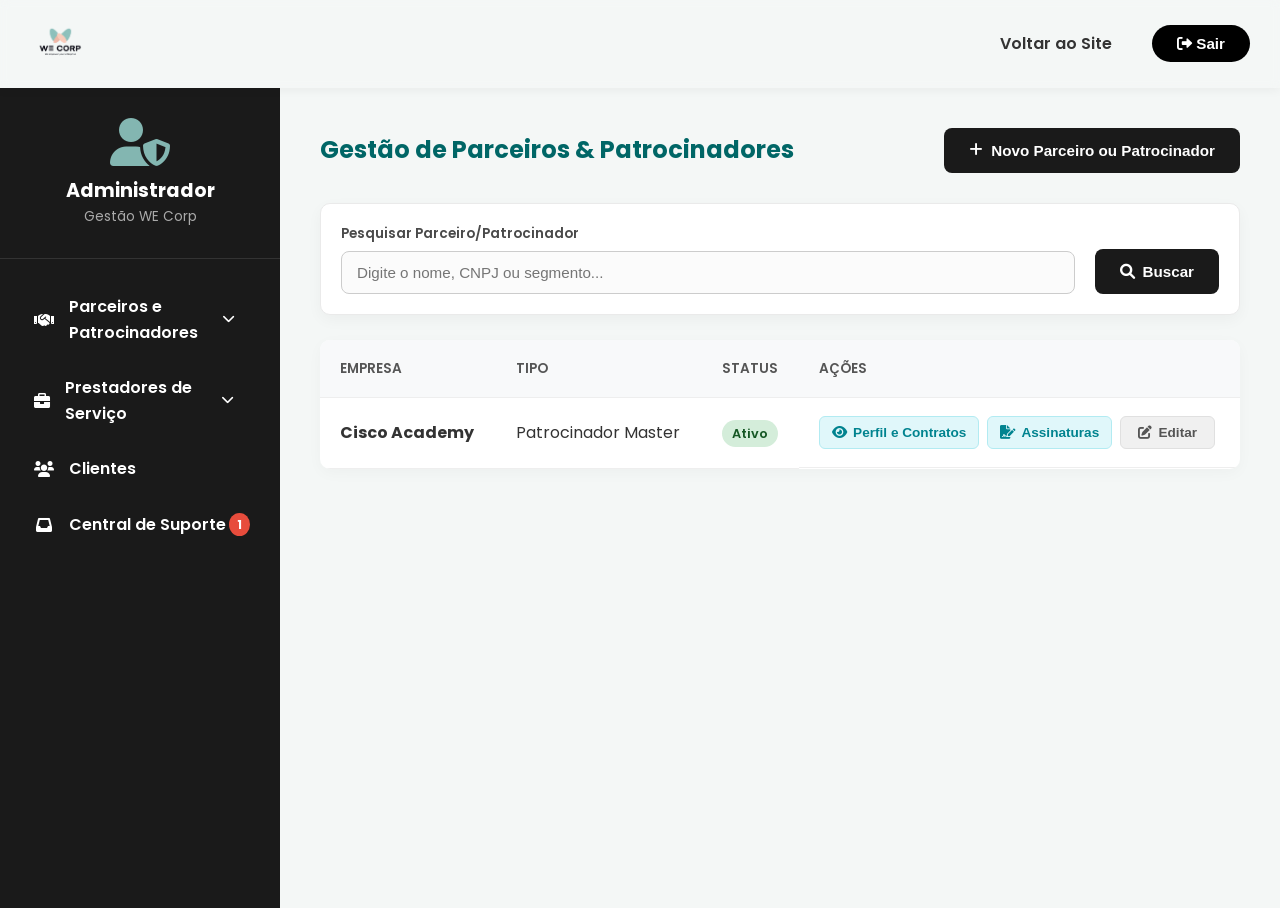
==== commit 07cabb63: "Atualização de Telas" ====
--- a/admin-dashboard.html
+++ b/admin-dashboard.html
@@ -65,7 +65,17 @@
             <section id="tab-parceiros" class="admin-tab-content active">
                 <div class="tab-header">
                     <h2>Gestão de Parceiros & Patrocinadores</h2>
-                    <button class="btn-search"><i class="fas fa-plus"></i> Novo Parceiro</button>
+                    <button class="btn-search" onclick="openProfileModal('modalTipoParceiro')"><i class="fas fa-plus"></i> Novo Parceiro ou Patrocinador</button>
+                </div>
+                
+                <div class="search-wrapper" style="padding: 20px; margin-bottom: 25px; background: #fff; border-radius: 10px; border: 1px solid #eaeaea;">
+                    <div class="search-container" style="grid-template-columns: 1fr auto; gap: 20px; align-items: end;">
+                        <div class="input-group-search">
+                            <label>Pesquisar Parceiro/Patrocinador</label>
+                            <input type="text" class="search-input" placeholder="Digite o nome, CNPJ ou segmento...">
+                        </div>
+                        <button class="btn-search" style="height: 45px;"><i class="fas fa-search"></i> Buscar</button>
+                    </div>
                 </div>
                 
                 <table class="admin-table">
@@ -83,9 +93,10 @@
                             <td>Patrocinador Master</td>
                             <td><span class="status-tag active">Ativo</span></td>
                             <td class="action-buttons">
-                                <button class="btn-icon btn-view" onclick="openProfileModal('modalParceiro')"><i class="fas fa-eye"></i> Perfil e Contratos</button>
-                                <button class="btn-icon btn-edit"><i class="fas fa-edit"></i> Editar</button>
-                                </td>
+                                <button class="btn-icon btn-view" onclick="openProfileModal('modalParceiro')" title="Ver Perfil e Cadastro"><i class="fas fa-eye"></i> Perfil e Contratos</button>
+                                <button class="btn-icon btn-view" onclick="openProfileModal('modalAssinaturaAdmin')" title="Gerenciar Assinatura"><i class="fas fa-file-signature"></i> Assinaturas</button>
+                                <button class="btn-icon btn-edit" onclick="openProfileModal('modalTipoParceiro')"><i class="fas fa-edit"></i> Editar</button>
+                            </td>
                         </tr>
                     </tbody>
                 </table>
@@ -109,11 +120,14 @@
                         </div>
                         <div class="input-group-search">
                             <label>Filtrar por Empresa Parceira</label>
-                            <select class="filter-select" style="width: 100%;">
-                                <option value="todas">Todos os Parceiros</option>
-                                <option value="wecorp">WE Corp Oficial</option>
-                                <option value="cisco">Cisco Academy</option>
-                            </select>
+                            <div style="display: flex; gap: 10px;">
+                                <input type="text" class="search-input" placeholder="Pesquisar..." style="flex: 1;">
+                                <select class="filter-select" style="flex: 1;">
+                                    <option value="todas">Todos os Parceiros</option>
+                                    <option value="wecorp">WE Corp Oficial</option>
+                                    <option value="cisco">Cisco Academy</option>
+                                </select>
+                            </div>
                         </div>
                         <button class="btn-search" style="height: 45px;"><i class="fas fa-search"></i> Buscar</button>
                     </div>
@@ -137,8 +151,9 @@
                             <td><span class="status-tag pending">Pendente</span></td>
                             <td class="action-buttons">
                                 <button class="btn-icon btn-approve" title="Aprovar Evento"><i class="fas fa-check"></i> Aprovar</button>
-                                <button class="btn-icon btn-view" title="Ver Detalhes do Evento"><i class="fas fa-eye"></i></button>
-                                <button class="btn-icon btn-delete" title="Recusar Evento"><i class="fas fa-times"></i></button>
+                                <button class="btn-icon btn-delete" title="Recusar Evento"><i class="fas fa-times"></i> Recusar</button>
+                                <button class="btn-icon btn-view" title="Ver Detalhes do Evento"><i class="fas fa-eye"></i> Detalhes</button>
+                                <button class="btn-icon btn-edit" title="Editar informações"><i class="fas fa-edit"></i> Editar</button>
                             </td>
                         </tr>
                         <tr>
@@ -147,8 +162,8 @@
                             <td>15 Ago 2026</td>
                             <td><span class="status-tag active">Ativo</span></td>
                             <td class="action-buttons">
-                                <button class="btn-icon btn-view" title="Ver Inscritos e Detalhes"><i class="fas fa-users"></i> Detalhes</button>
-                                <button class="btn-icon btn-edit" title="Editar Evento"><i class="fas fa-edit"></i> Editar</button>
+                                <button class="btn-icon btn-view" title="Ver Detalhes do Evento"><i class="fas fa-eye"></i> Detalhes</button>
+                                <button class="btn-icon btn-edit" title="Editar informações"><i class="fas fa-edit"></i> Editar</button>
                             </td>
                         </tr>
                     </tbody>
@@ -158,7 +173,17 @@
             <section id="tab-prestadores" class="admin-tab-content">
                 <div class="tab-header">
                     <h2>Gestão de Prestadores de Serviço</h2>
-                    <button class="btn-search"><i class="fas fa-plus"></i> Novo Prestador</button>
+                    <button class="btn-search" onclick="alert('O banco de dados ainda não foi requerido no projeto.')"><i class="fas fa-plus"></i> Novo Prestador</button>
+                </div>
+
+                <div class="search-wrapper" style="padding: 20px; margin-bottom: 25px; background: #fff; border-radius: 10px; border: 1px solid #eaeaea;">
+                    <div class="search-container" style="grid-template-columns: 1fr auto; gap: 20px; align-items: end;">
+                        <div class="input-group-search">
+                            <label>Pesquisar Prestador</label>
+                            <input type="text" class="search-input" placeholder="Digite o nome ou segmento...">
+                        </div>
+                        <button class="btn-search" style="height: 45px;"><i class="fas fa-search"></i> Buscar</button>
+                    </div>
                 </div>
 
                 <table class="admin-table">
@@ -178,8 +203,9 @@
                             <td><i class="fas fa-star" style="color:#f39c12"></i> 5.0</td>
                             <td><span class="status-tag active">Ativo</span></td>
                             <td class="action-buttons">
-                                <button class="btn-icon btn-view" title="Ver Perfil Financeiro"><i class="fas fa-eye"></i> Perfil</button>
-                                <button class="btn-icon btn-edit"><i class="fas fa-edit"></i> Editar</button>
+                                <button class="btn-icon btn-view" title="Ver Perfil e Contratos"><i class="fas fa-eye"></i> Perfil e Contratos</button>
+                                <button class="btn-icon btn-view" onclick="openProfileModal('modalAssinaturaPrestador')" title="Gerenciar Assinatura"><i class="fas fa-file-signature"></i> Assinaturas</button>
+                                <button class="btn-icon btn-edit" onclick="alert('O banco de dados ainda não foi requerido no projeto.')"><i class="fas fa-edit"></i> Editar</button>
                             </td>
                         </tr>
                     </tbody>
@@ -204,10 +230,13 @@
                         </div>
                         <div class="input-group-search">
                             <label>Filtrar por Empresa</label>
-                            <select class="filter-select" style="width: 100%;">
-                                <option value="todas">Todas as Empresas</option>
-                                <option value="techsecurity">TechSecurity Admin</option>
-                            </select>
+                            <div style="display: flex; gap: 10px;">
+                                <input type="text" class="search-input" placeholder="Pesquisar..." style="flex: 1;">
+                                <select class="filter-select" style="flex: 1;">
+                                    <option value="todas">Todas as Empresas</option>
+                                    <option value="techsecurity">TechSecurity Admin</option>
+                                </select>
+                            </div>
                         </div>
                         <button class="btn-search" style="height: 45px;"><i class="fas fa-search"></i> Buscar</button>
                     </div>
@@ -230,8 +259,9 @@
                             <td><span class="status-tag active">Ativo</span></td>
                             <td><i class="fas fa-star" style="color: #f39c12;"></i> 5.0 (12 Aval)</td>
                             <td class="action-buttons">
+                                <button class="btn-icon btn-view" title="Ver Detalhes da Postagem"><i class="fas fa-eye"></i> Detalhes</button>
                                 <button class="btn-icon btn-view" onclick="openProfileModal('modalComentarios')" title="Moderar Comentários"><i class="fas fa-comments"></i> Feedbacks</button>
-                                <button class="btn-icon btn-edit"><i class="fas fa-edit"></i> Editar</button>
+                                <button class="btn-icon btn-edit" title="Editar informações"><i class="fas fa-edit"></i> Editar</button>
                             </td>
                         </tr>
                         <tr>
@@ -240,9 +270,10 @@
                             <td><span class="status-tag pending">Pendente</span></td>
                             <td>-</td>
                             <td class="action-buttons">
-                                <button class="btn-icon btn-approve" title="Aprovar Postagem"><i class="fas fa-check"></i></button>
-                                <button class="btn-icon btn-view" title="Ver Detalhes da Postagem"><i class="fas fa-eye"></i></button>
-                                <button class="btn-icon btn-delete" title="Recusar Postagem"><i class="fas fa-times"></i></button>
+                                <button class="btn-icon btn-approve" title="Aprovar Postagem"><i class="fas fa-check"></i> Aprovar</button>
+                                <button class="btn-icon btn-delete" title="Recusar Postagem"><i class="fas fa-times"></i> Recusar</button>
+                                <button class="btn-icon btn-view" title="Ver Detalhes da Postagem"><i class="fas fa-eye"></i> Detalhes</button>
+                                <button class="btn-icon btn-edit" title="Editar informações"><i class="fas fa-edit"></i> Editar</button>
                             </td>
                         </tr>
                     </tbody>
@@ -252,7 +283,17 @@
             <section id="tab-clientes" class="admin-tab-content">
                 <div class="tab-header">
                     <h2>Gestão de Clientes</h2>
-                    <button class="btn-search"><i class="fas fa-plus"></i> Novo Cliente</button>
+                    <button class="btn-search" onclick="openProfileModal('modalNovoCliente')"><i class="fas fa-plus"></i> Novo Cliente</button>
+                </div>
+
+                <div class="search-wrapper" style="padding: 20px; margin-bottom: 25px; background: #fff; border-radius: 10px; border: 1px solid #eaeaea;">
+                    <div class="search-container" style="grid-template-columns: 1fr auto; gap: 20px; align-items: end;">
+                        <div class="input-group-search">
+                            <label>Pesquisar Cliente</label>
+                            <input type="text" class="search-input" placeholder="Pesquisar por nome ou email...">
+                        </div>
+                        <button class="btn-search" style="height: 45px;"><i class="fas fa-search"></i> Buscar</button>
+                    </div>
                 </div>
 
                 <table class="admin-table">
@@ -260,7 +301,6 @@
                         <tr>
                             <th>Nome do Cliente</th>
                             <th>E-mail</th>
-                            <th>Última Compra</th>
                             <th>Status</th>
                             <th>Ações</th>
                         </tr>
@@ -269,12 +309,11 @@
                         <tr>
                             <td><strong>Ana Beatriz</strong></td>
                             <td>anabastos.redes@gmail.com</td>
-                            <td>Certificação Cisco</td>
                             <td><span class="status-tag active">Ativo</span></td>
                             <td class="action-buttons">
-                                <button class="btn-icon btn-view" onclick="openProfileModal('modalCliente')"><i class="fas fa-eye"></i> Perfil</button>
-                                <button class="btn-icon btn-approve" title="Aprovar Pagamento Pendente"><i class="fas fa-check-circle"></i> Aprovar Pgto</button>
-                                <button class="btn-icon btn-edit"><i class="fas fa-edit"></i> Editar</button>
+                                <button class="btn-icon btn-view" onclick="openProfileModal('modalClientePerfil')" title="Ver Perfil (Cadastro)"><i class="fas fa-user"></i> Ver Perfil</button>
+                                <button class="btn-icon btn-view" onclick="openProfileModal('modalClienteHistorico')" title="Ver Histórico de Compras"><i class="fas fa-ticket-alt"></i> Eventos e Serviços</button>
+                                <button class="btn-icon btn-edit" onclick="alert('O banco de dados ainda não foi requerido no projeto.')"><i class="fas fa-edit"></i> Editar</button>
                             </td>
                         </tr>
                     </tbody>
@@ -305,6 +344,7 @@
                             <td>Aprovação de Pgto: Aluna Ana Beatriz</td>
                             <td><span class="status-tag pending">Em Aberto</span></td>
                             <td class="action-buttons">
+                                <button class="btn-icon btn-view" title="Visualizar Ticket"><i class="fas fa-eye"></i> Detalhes</button>
                                 <button class="btn-icon btn-edit" title="Abrir e Resolver Ticket"><i class="fas fa-external-link-alt"></i> Resolver</button>
                             </td>
                         </tr>
@@ -315,6 +355,20 @@
         </main>
     </div>
 
+    <div id="modalTipoParceiro" class="modal-overlay">
+        <div class="admin-profile-modal" style="text-align: center; max-width: 450px;">
+            <button class="close-modal" onclick="closeModals()"><i class="fas fa-times"></i></button>
+            <div class="modal-header-profile" style="border-bottom: none;">
+                <h2><i class="fas fa-question-circle" style="color: var(--theme-teal-main);"></i> Selecione o Tipo</h2>
+                <p>O cadastro ou edição será para qual perfil?</p>
+            </div>
+            <div style="display: flex; gap: 15px; margin-top: 20px;">
+                <button class="btn-search" style="flex: 1; height: 50px; background-color: var(--theme-teal-elegant);" onclick="alert('O banco de dados ainda não foi requerido no projeto.'); closeModals();"><i class="fas fa-hand-holding-usd"></i> Patrocinador</button>
+                <button class="btn-search" style="flex: 1; height: 50px; background-color: var(--theme-teal-main);" onclick="alert('O banco de dados ainda não foi requerido no projeto.'); closeModals();"><i class="fas fa-handshake"></i> Parceiro</button>
+            </div>
+        </div>
+    </div>
+
     <div id="modalAdminNovoEvento" class="modal-overlay">
         <div class="admin-profile-modal">
             <button class="close-modal" onclick="closeModals()"><i class="fas fa-times"></i></button>
@@ -322,33 +376,88 @@
                 <h2>Criar Novo Evento</h2>
                 <p>Crie um evento oficial ou em nome de um parceiro.</p>
             </div>
-            <form style="display: flex; flex-direction: column; gap: 15px;">
-                <div class="input-group-search">
-                    <label style="color: var(--theme-teal-elegant); font-weight: 600;">Publicar como (Autoria)</label>
-                    <select class="filter-select" style="border: 2px solid var(--theme-teal-light);">
-                        <option>WE Corp Oficial</option>
-                        <option>Cisco Academy</option>
-                    </select>
-                </div>
+            <form style="display: flex; flex-direction: column; gap: 15px; max-height: 70vh; overflow-y: auto; padding-right: 10px;">
+                
+                <div class="input-group-search">
+                    <label>Imagem do Evento (Banner)</label>
+                    <input type="file" class="search-input" accept="image/*" style="padding: 9px;">
+                </div>
+
+                <div style="display: flex; gap: 15px;">
+                    <div class="input-group-search" style="flex: 1;">
+                        <label>Parceiro / Autoria</label>
+                        <select class="filter-select">
+                            <option>WE Corp Oficial</option>
+                            <option>Cisco Academy</option>
+                        </select>
+                    </div>
+                    <div class="input-group-search" style="flex: 1;">
+                        <label>Heads (Palestrantes/Instrutores)</label>
+                        <input type="text" class="search-input" placeholder="Nomes dos responsáveis">
+                    </div>
+                </div>
+
                 <div class="input-group-search">
                     <label>Título do Evento</label>
                     <input type="text" class="search-input" placeholder="Ex: Workshop de Inovação">
                 </div>
+
+                <div style="display: flex; gap: 15px;">
+                    <div class="input-group-search" style="flex: 1;">
+                        <label>Categoria</label>
+                        <select class="filter-select">
+                            <option>Startups e Inovação</option>
+                            <option>Educação</option>
+                            <option>Certificação</option>
+                            <option>Tecnologia</option>
+                        </select>
+                    </div>
+                    <div class="input-group-search" style="flex: 1;">
+                        <label>Valor do Ingresso (R$)</label>
+                        <input type="number" class="search-input" placeholder="0.00">
+                    </div>
+                </div>
+
                 <div style="display: flex; gap: 15px;">
                     <div class="input-group-search" style="flex: 1;">
                         <label>Data</label>
                         <input type="date" class="search-input">
                     </div>
                     <div class="input-group-search" style="flex: 1;">
-                        <label>Valor do Ingresso (R$)</label>
-                        <input type="number" class="search-input" placeholder="0.00">
-                    </div>
-                </div>
-                <div class="input-group-search">
-                    <label>Descrição e Conteúdo</label>
-                    <textarea class="search-input" rows="4" style="resize: none;" placeholder="Descreva o evento..."></textarea>
-                </div>
-                <button type="button" class="btn-search" style="margin-top: 10px;" onclick="alert('Evento criado com sucesso!'); closeModals();"><i class="fas fa-check"></i> Publicar Evento</button>
+                        <label>Horário</label>
+                        <input type="text" class="search-input" placeholder="Ex: 19:00 às 22:00">
+                    </div>
+                </div>
+
+                <div class="input-group-search">
+                    <label>Local do Evento</label>
+                    <input type="text" class="search-input" placeholder="Endereço físico ou link da plataforma">
+                </div>
+
+                <div class="input-group-search">
+                    <label>Sobre o Evento (Descrição Geral)</label>
+                    <textarea class="search-input" rows="3" style="resize: none;" placeholder="Descreva o propósito do evento..."></textarea>
+                </div>
+
+                <div class="input-group-search">
+                    <label>Conteúdo Abordado</label>
+                    <textarea class="search-input" rows="3" style="resize: none;" placeholder="Tópicos que serão ensinados ou discutidos..."></textarea>
+                </div>
+
+                <div class="input-group-search">
+                    <label>Certificação Inclusa?</label>
+                    <select class="filter-select" id="selectCertificacao" onchange="document.getElementById('boxDetalhesCertificacao').style.display = this.value === 'sim' ? 'flex' : 'none';">
+                        <option value="nao">Não</option>
+                        <option value="sim">Sim</option>
+                    </select>
+                </div>
+                
+                <div class="input-group-search" id="boxDetalhesCertificacao" style="display: none; margin-top: -5px;">
+                    <label style="color: var(--theme-teal-elegant);"><i class="fas fa-certificate"></i> Texto da Certificação (O que o aluno recebe?)</label>
+                    <textarea class="search-input" rows="3" style="resize: none;" placeholder="Ex: Ao finalizar o treinamento com 75% de presença, você receberá um certificado..."></textarea>
+                </div>
+
+                <button type="button" class="btn-search btn-block" onclick="alert('Evento criado com sucesso!'); closeModals();"><i class="fas fa-check"></i> Publicar Evento</button>
             </form>
         </div>
     </div>
@@ -390,7 +499,7 @@
                     <label>Descrição do Serviço</label>
                     <textarea class="search-input" rows="4" style="resize: none;" placeholder="Descreva o que está incluso..."></textarea>
                 </div>
-                <button type="button" class="btn-search" style="margin-top: 10px;" onclick="alert('Postagem de serviço criada com sucesso!'); closeModals();"><i class="fas fa-check"></i> Publicar Serviço</button>
+                <button type="button" class="btn-search btn-block" onclick="alert('Postagem de serviço criada com sucesso!'); closeModals();"><i class="fas fa-check"></i> Publicar Serviço</button>
             </form>
         </div>
     </div>
@@ -402,30 +511,173 @@
                 <h2>Cisco Academy <span class="status-tag active" style="font-size: 0.8rem;">Ativo</span></h2>
                 <p>Patrocinador Master</p>
             </div>
+            
+            <div class="detail-list" style="margin-bottom: 20px; background: #f8f9fa; padding: 15px; border-radius: 10px;">
+                <h4><i class="fas fa-id-card"></i> Dados Cadastrais</h4>
+                <ul style="list-style: none; padding: 0; font-size: 0.9rem;">
+                    <li><strong>CNPJ:</strong> 00.000.000/0001-00</li>
+                    <li><strong>E-mail de Contato:</strong> contato@cisco.academy.com</li>
+                    <li><strong>Telefone Comercial:</strong> (11) 9999-9999</li>
+                    <li><strong>Endereço:</strong> Av. Paulista, 1000 - São Paulo, SP</li>
+                </ul>
+            </div>
+
             <div class="profile-details-grid">
                 <div class="detail-card">
-                    <h4><i class="fas fa-file-contract"></i> Contrato</h4>
-                    <p><strong>Vigência:</strong> Jan/2026 a Dez/2027</p>
-                    <a href="#" style="color: var(--theme-teal-main);"><i class="fas fa-download"></i> Baixar PDF do Contrato</a>
+                    <h4><i class="fas fa-file-contract"></i> Contrato Vigente</h4>
+                    <p><strong>Início:</strong> Jan/2026</p>
+                    <p><strong>Fim:</strong> Dez/2027</p>
+                    <a href="#" style="color: var(--theme-teal-main); display: block; margin-top: 10px;"><i class="fas fa-download"></i> Baixar PDF do Contrato</a>
                 </div>
                 <div class="detail-card">
-                    <h4><i class="fas fa-chart-line"></i> Financeiro</h4>
-                    <p><strong>Investimento Anual:</strong> R$ 150.000,00</p>
-                    <p><strong>Repasses Realizados:</strong> 3/12</p>
-                </div>
-            </div>
-            <div style="text-align: right; margin-top: 20px;">
-                <button class="btn-search" style="background-color: var(--theme-teal-elegant);"><i class="fas fa-file-invoice"></i> Gerar Relatório Financeiro</button>
-            </div>
-        </div>
-    </div>
-
-    <div id="modalCliente" class="modal-overlay">
+                    <h4><i class="fas fa-chart-line"></i> Performance (Admin)</h4>
+                    <p><strong>Total Investido:</strong> R$ 150.000,00</p>
+                    <p><strong>Eventos Realizados:</strong> 4 este ano</p>
+                </div>
+            </div>
+        </div>
+    </div>
+
+    <div id="modalAssinaturaAdmin" class="modal-overlay">
+        <div class="admin-profile-modal" style="max-width: 600px;">
+            <button class="close-modal" onclick="closeModals()"><i class="fas fa-times"></i></button>
+            <div class="modal-header-profile">
+                <h2><i class="fas fa-file-invoice-dollar" style="color: var(--theme-teal-main);"></i> Gestão de Assinatura</h2>
+                <p>Empresa: <strong>Cisco Academy</strong></p>
+            </div>
+
+            <div class="detail-card" style="margin-bottom: 20px;">
+                <h4>Status Atual do Plano</h4>
+                <p><strong>Plano Contratado:</strong> Patrocinador Master</p>
+                <p><strong>Status de Pagamento:</strong> <span class="pay-tag tag-pending" style="display: inline-block; margin-top: 5px;">Aguardando Pagamento da Parcela Atual</span></p>
+                
+                <button class="btn-search" style="background-color: #c62828; margin-top: 15px; padding: 6px 12px; font-size: 0.85rem;" onclick="confirm('Tem certeza que deseja DESATIVAR o plano deste parceiro? Os acessos dele serão suspensos.')">
+                    <i class="fas fa-ban"></i> Desativar Plano
+                </button>
+            </div>
+
+            <div class="detail-list">
+                <h4><i class="fas fa-history"></i> Histórico de Pagamentos e Trocas</h4>
+                <ul class="purchase-history" style="max-height: 200px; overflow-y: auto;">
+                    <li>
+                        <div>
+                            <strong>Pagamento Mês 04/2026</strong>
+                            <p style="font-size: 0.85rem; color: #666;">Valor: R$ 1.250,00 | Método: Boleto</p>
+                        </div>
+                        <span class="pay-tag tag-approved">🟢 Pago</span>
+                    </li>
+                    <li>
+                        <div>
+                            <strong>UPGRADE DE PLANO</strong>
+                            <p style="font-size: 0.85rem; color: #666;">Mudou de Parceiro Básico para Patrocinador Master.</p>
+                        </div>
+                        <span class="pay-tag" style="background: #e0f7fa; color: #00838f;">Data: 10/01/2026</span>
+                    </li>
+                </ul>
+            </div>
+        </div>
+    </div>
+
+    <div id="modalAssinaturaPrestador" class="modal-overlay">
+        <div class="admin-profile-modal" style="max-width: 600px;">
+            <button class="close-modal" onclick="closeModals()"><i class="fas fa-times"></i></button>
+            <div class="modal-header-profile">
+                <h2><i class="fas fa-file-invoice-dollar" style="color: var(--theme-teal-main);"></i> Gestão de Assinatura</h2>
+                <p>Empresa: <strong>TechSecurity Admin</strong></p>
+            </div>
+
+            <div class="detail-card" style="margin-bottom: 20px;">
+                <h4>Status Atual do Plano</h4>
+                <p><strong>Plano Contratado:</strong> Prestador Profissional (Ouro)</p>
+                <p><strong>Status de Pagamento:</strong> <span class="pay-tag tag-pending" style="display: inline-block; margin-top: 5px;">Aguardando Pagamento da Fatura Atual</span></p>
+                
+                <button class="btn-search" style="background-color: #c62828; margin-top: 15px; padding: 6px 12px; font-size: 0.85rem;" onclick="confirm('Tem certeza que deseja DESATIVAR o plano deste prestador? Os serviços dele serão suspensos da vitrine.')">
+                    <i class="fas fa-ban"></i> Desativar Plano
+                </button>
+            </div>
+
+            <div class="detail-list">
+                <h4><i class="fas fa-history"></i> Histórico de Pagamentos e Trocas</h4>
+                <ul class="purchase-history" style="max-height: 200px; overflow-y: auto;">
+                    <li>
+                        <div>
+                            <strong>Fatura Mês 04/2026</strong>
+                            <p style="font-size: 0.85rem; color: #666;">Valor: R$ 149,90 | Método: PIX</p>
+                        </div>
+                        <span class="pay-tag tag-approved">🟢 Pago</span>
+                    </li>
+                    <li>
+                        <div>
+                            <strong>UPGRADE DE PLANO</strong>
+                            <p style="font-size: 0.85rem; color: #666;">Mudou de Prestador Básico para Profissional (Ouro).</p>
+                        </div>
+                        <span class="pay-tag" style="background: #e0f7fa; color: #00838f;">Data: 10/01/2026</span>
+                    </li>
+                </ul>
+            </div>
+        </div>
+    </div>
+
+    <div id="modalNovoCliente" class="modal-overlay">
+        <div class="admin-profile-modal" style="max-width: 500px;">
+            <button class="close-modal" onclick="closeModals()"><i class="fas fa-times"></i></button>
+            <div class="modal-header-profile">
+                <h2>Cadastrar Novo Cliente</h2>
+                <p>Preencha os dados abaixo para registrar um usuário na plataforma.</p>
+            </div>
+            <form style="display: flex; flex-direction: column; gap: 15px;">
+                <div class="input-group-search">
+                    <label>Nome Completo</label>
+                    <input type="text" class="search-input" placeholder="Ex: João da Silva">
+                </div>
+                <div class="input-group-search">
+                    <label>E-mail</label>
+                    <input type="email" class="search-input" placeholder="exemplo@email.com">
+                </div>
+                <div style="display: flex; gap: 15px;">
+                    <div class="input-group-search" style="flex: 1;">
+                        <label>CPF</label>
+                        <input type="text" class="search-input" placeholder="000.000.000-00">
+                    </div>
+                    <div class="input-group-search" style="flex: 1;">
+                        <label>Telefone</label>
+                        <input type="text" class="search-input" placeholder="(00) 00000-0000">
+                    </div>
+                </div>
+                <div class="input-group-search">
+                    <label>Data de Cadastro</label>
+                    <input type="date" class="search-input">
+                </div>
+                <button type="button" class="btn-search btn-block" onclick="alert('Cliente cadastrado com sucesso!'); closeModals();"><i class="fas fa-check"></i> Salvar Cadastro</button>
+            </form>
+        </div>
+    </div>
+
+    <div id="modalClientePerfil" class="modal-overlay">
+        <div class="admin-profile-modal" style="max-width: 500px;">
+            <button class="close-modal" onclick="closeModals()"><i class="fas fa-times"></i></button>
+            <div class="modal-header-profile">
+                <h2>Perfil do Cliente <span class="status-tag active" style="font-size: 0.8rem;">Ativa</span></h2>
+                <p>Informações de Cadastro do usuário.</p>
+            </div>
+            <div class="detail-list" style="background: #f8f9fa; padding: 20px; border-radius: 10px;">
+                <ul style="list-style: none; padding: 0; font-size: 0.95rem; line-height: 2;">
+                    <li><strong>Nome Completo:</strong> Ana Beatriz Gonçalves Bastos</li>
+                    <li><strong>E-mail:</strong> anabastos.redes@gmail.com</li>
+                    <li><strong>CPF:</strong> 000.000.000-00</li>
+                    <li><strong>Telefone:</strong> (61) 90000-0000</li>
+                    <li><strong>Data de Cadastro:</strong> 15 de Abril de 2026</li>
+                </ul>
+            </div>
+        </div>
+    </div>
+
+    <div id="modalClienteHistorico" class="modal-overlay">
         <div class="admin-profile-modal">
             <button class="close-modal" onclick="closeModals()"><i class="fas fa-times"></i></button>
             <div class="modal-header-profile">
-                <h2>Ana Beatriz <span class="status-tag active" style="font-size: 0.8rem;">Ativa</span></h2>
-                <p>anabastos.redes@gmail.com</p>
+                <h2>Histórico de Compras</h2>
+                <p>Cliente: <strong>Ana Beatriz</strong></p>
             </div>
             <div class="detail-list">
                 <h4><i class="fas fa-ticket-alt"></i> Eventos e Serviços Adquiridos</h4>
--- a/style.css
+++ b/style.css
@@ -182,7 +182,7 @@
     height: 100%;
     display: flex;
     flex-direction: column;
-    justify-content: space-between;
+    gap: 10px;
 }
 
 /* HOVER */
@@ -261,13 +261,15 @@
 .input-group-search {
     display: flex;
     flex-direction: column;
+    width: 100%;
 }
 
 .input-group-search label {
     font-size: 0.85rem;
     font-weight: 600;
     margin-bottom: 8px;
-    color: #4a4a4a; /* Cinza escuro no lugar do ciano para mais seriedade */
+    color: #4a4a4a;
+    line-height: 1.4;
 }
 
 .search-input, 
@@ -289,21 +291,26 @@
     border-color: var(--theme-teal-main); /* Destaque ciano ao clicar */
 }
 
-/* Botão de busca escuro e elegante */
+/* Botao de busca escuro e elegante */
 .btn-search {
-    height: 45px;
-    background-color: #1a1a1a; /* Preto */
+    min-height: 45px;
+    background-color: #1a1a1a;
     color: #ffffff;
-    padding: 0 25px;
+    padding: 12px 25px;
     border: none;
     border-radius: 8px;
     cursor: pointer;
     font-weight: 600;
+    font-size: 0.95rem;
     transition: var(--transition-standard);
+    display: inline-flex;
+    align-items: center;
+    justify-content: center;
+    gap: 8px;
 }
 
 .btn-search:hover {
-    background-color: var(--theme-teal-elegant); /* Fica azul-petróleo ao passar o mouse */
+    background-color: var(--theme-teal-elegant);
 }
 
 /* Lista de Eventos */
@@ -1239,58 +1246,65 @@
     color: #e67e22;
 }
 
-/* Botões de Ação na Tabela */
+/* =========================================
+   Botões de Ação na Tabela (Padronizados)
+========================================= */
 .action-buttons {
     display: flex;
-    gap: 10px;
+    gap: 8px;
+    flex-wrap: wrap;
+    align-items: center;
 }
 
 .btn-icon {
-    border: none;
-    background: #f0f0f0;
-    color: #555;
+    display: inline-flex;
+    align-items: center;
+    justify-content: center;
+    gap: 6px;
     padding: 8px 12px;
+    font-size: 0.85rem;
+    font-weight: 600;
+    min-width: 95px; /* Garante que todos tenham a mesma largura */
     border-radius: 6px;
+    transition: all 0.2s;
     cursor: pointer;
-    transition: all 0.2s;
-    font-size: 0.9rem;
-}
+}
+
+/* Variações de Cores dos Botões */
+.btn-approve { 
+    background-color: #d4edda; 
+    color: #155724; 
+    border: 1px solid #c3e6cb; 
+}
+.btn-approve:hover { background-color: #c3e6cb; }
+
+.btn-delete { 
+    background-color: #f8d7da; 
+    color: #721c24; 
+    border: 1px solid #f5c6cb; 
+}
+.btn-delete:hover { background-color: #f5c6cb; }
 
 .btn-view { 
-    background: #e0f7fa; 
+    background-color: #e0f7fa; 
     color: #00838f; 
-}
-
-.btn-view:hover { 
-    background: #b2ebf2; 
-}
-
-.btn-edit:hover { 
-    background: #e2e2e2; 
-}
-
-.btn-disable:hover { 
-    background: #ffebee; 
+    border: 1px solid #b2ebf2; 
+}
+.btn-view:hover { background-color: #b2ebf2; }
+
+.btn-edit { 
+    background-color: #f0f0f0; 
+    color: #555; 
+    border: 1px solid #e0e0e0; 
+}
+.btn-edit:hover { background-color: #e2e2e2; }
+
+.btn-disable { 
+    background-color: #ffebee; 
     color: #c62828; 
-}
-
-.btn-approve { 
-    background: #d4edda; 
-    color: #155724; 
-}
-
-.btn-approve:hover { 
-    background: #c3e6cb; 
-}
-
-.btn-delete {
-    background: #ffebee;
-    color: #c62828;
-}
-
-.btn-delete:hover {
-    background: #ffcdd2;
-}
+    border: 1px solid #ffcdd2; 
+}
+.btn-disable:hover { background-color: #ffcdd2; }
 
 
 /* =========================================
@@ -1301,25 +1315,69 @@
     width: 90%;
     max-width: 700px;
     border-radius: 15px;
-    padding: 40px;
+    padding: 35px 40px 40px;
     position: relative;
     box-shadow: 0 20px 50px rgba(0,0,0,0.2);
+    max-height: 90vh;
+    overflow-y: auto;
+    display: flex;
+    flex-direction: column;
 }
 
 .modal-header-profile {
     border-bottom: 2px solid #eee;
     padding-bottom: 20px;
     margin-bottom: 25px;
+    flex-shrink: 0;
 }
 
 .modal-header-profile h2 { 
     color: var(--theme-teal-elegant); 
-    margin-bottom: 5px; 
+    margin-bottom: 8px;
+    font-size: 1.5rem;
+    display: flex;
+    align-items: center;
+    gap: 10px;
+    flex-wrap: wrap;
 }
 
 .modal-header-profile p { 
     color: #666; 
-    font-size: 0.95rem; 
+    font-size: 0.95rem;
+    line-height: 1.5;
+}
+
+/* Botao Fechar (X) em modais de perfil admin - contraste com fundo branco */
+.admin-profile-modal .close-modal {
+    position: absolute;
+    top: 15px;
+    right: 15px;
+    color: #555;
+    background: #f0f0f0;
+    border: none;
+    border-radius: 50%;
+    width: 38px;
+    height: 38px;
+    display: flex;
+    align-items: center;
+    justify-content: center;
+    font-size: 1.2rem;
+    cursor: pointer;
+    transition: var(--transition-standard);
+    z-index: 10;
+}
+
+.admin-profile-modal .close-modal:hover {
+    color: white;
+    background: var(--theme-accent-peach);
+    transform: scale(1.05);
+}
+
+/* Formularios dentro do modal admin */
+.admin-profile-modal form {
+    display: flex;
+    flex-direction: column;
+    flex: 1;
 }
 
 .profile-details-grid {
@@ -1515,54 +1573,384 @@
     background-color: #2a2a2a;
 }
 
+/* Botao de Formulario Largo (Ocupa 100% da largura) */
+.btn-block {
+    display: flex !important;
+    justify-content: center;
+    align-items: center;
+    width: 100% !important;
+    min-height: 52px !important;
+    padding: 14px 24px !important;
+    font-size: 1rem !important;
+    font-weight: 600 !important;
+    margin-top: 25px !important;
+    gap: 10px;
+    border-radius: 10px !important;
+    flex-shrink: 0;
+}
+
+/* Garantir que o botao dentro de formularios de modal tenha tamanho adequado */
+.admin-profile-modal .btn-block {
+    min-height: 54px !important;
+    font-size: 1.05rem !important;
+    margin-top: 30px !important;
+}
+
 
 /* =========================================
-   17. RESPONSIVIDADE
+   SEÇÃO DE PLANOS E ASSINATURAS
 ========================================= */
-
-/* Tablets e telas médias */
-@media (max-width: 1000px) {
-    .cards-grid {
-        grid-template-columns: repeat(2, 1fr);
-    }
-}
-
-/* Evento - Tablet */
-@media (max-width: 900px) {
-    .event-grid-layout {
+.plans-section {
+    padding: 80px 20px;
+    max-width: 1200px;
+    margin: 0 auto;
+}
+
+.plans-section h2 {
+    text-align: center;
+    font-size: 2.2rem;
+    color: var(--theme-teal-elegant);
+    font-weight: 700;
+    margin-bottom: 10px;
+}
+
+.plans-subtitle {
+    text-align: center;
+    color: var(--text-muted);
+    font-size: 1.1rem;
+    margin-bottom: 50px;
+}
+
+.plans-container {
+    display: flex;
+    flex-direction: column;
+    gap: 60px;
+}
+
+/* Blocos de Planos */
+.plans-block {
+    background: #ffffff;
+    border-radius: 20px;
+    padding: 40px;
+    box-shadow: 0 5px 20px rgba(0, 0, 0, 0.05);
+    border: 1px solid #eaeaea;
+}
+
+.plans-block-header {
+    text-align: center;
+    margin-bottom: 35px;
+}
+
+.plans-block-header i {
+    font-size: 2.5rem;
+    color: var(--theme-teal-main);
+    margin-bottom: 15px;
+}
+
+.plans-block-header.institutional i {
+    color: var(--theme-terracotta);
+}
+
+.plans-block-header h3 {
+    font-size: 1.6rem;
+    color: #1a1a1a;
+    font-weight: 700;
+    margin-bottom: 5px;
+}
+
+.plans-block-header p {
+    color: var(--text-muted);
+    font-size: 0.95rem;
+}
+
+/* Grid de Planos */
+.plans-grid {
+    display: grid;
+    grid-template-columns: repeat(2, 1fr);
+    gap: 30px;
+}
+
+.institutional-grid {
+    grid-template-columns: repeat(2, 1fr);
+}
+
+/* Cards de Plano */
+.plan-card {
+    background: #fbfbfb;
+    border: 2px solid #e5e5e5;
+    border-radius: 15px;
+    padding: 35px 30px;
+    display: flex;
+    flex-direction: column;
+    position: relative;
+    transition: var(--transition-standard);
+}
+
+.plan-card:hover {
+    transform: translateY(-5px);
+    box-shadow: 0 15px 35px rgba(0, 0, 0, 0.08);
+}
+
+/* Card em Destaque (Ouro) */
+.plan-card.featured {
+    border: 2px solid var(--theme-teal-main);
+    background: linear-gradient(to bottom, #ffffff, #f8fffe);
+    box-shadow: 0 10px 30px rgba(131, 182, 177, 0.2);
+}
+
+.plan-card.featured:hover {
+    box-shadow: 0 20px 40px rgba(131, 182, 177, 0.25);
+}
+
+/* Cards Institucionais */
+.plan-card.institutional-card {
+    background: #fafafa;
+    border: 2px solid #e8e8e8;
+}
+
+.plan-card.institutional-card.master {
+    border-color: var(--theme-terracotta);
+    background: linear-gradient(to bottom, #ffffff, #fdf9f8);
+}
+
+.plan-icon-top {
+    text-align: center;
+    margin-bottom: 20px;
+}
+
+.plan-icon-top i {
+    font-size: 2.5rem;
+    color: var(--theme-teal-elegant);
+}
+
+.institutional-card.master .plan-icon-top i {
+    color: var(--theme-terracotta);
+}
+
+/* Badges */
+.plan-badge {
+    position: absolute;
+    top: -12px;
+    left: 50%;
+    transform: translateX(-50%);
+    padding: 6px 20px;
+    border-radius: 20px;
+    font-size: 0.8rem;
+    font-weight: 700;
+    text-transform: uppercase;
+    letter-spacing: 0.5px;
+}
+
+.plan-badge.free {
+    background: #e8e8e8;
+    color: #555;
+}
+
+.plan-badge.gold {
+    background: linear-gradient(135deg, #f7b733, #fc4a1a);
+    color: white;
+    display: flex;
+    align-items: center;
+    gap: 6px;
+}
+
+/* Títulos dos Planos */
+.plan-card h4 {
+    font-size: 1.4rem;
+    color: #1a1a1a;
+    font-weight: 700;
+    margin-bottom: 15px;
+    text-align: center;
+}
+
+/* Preços */
+.plan-price {
+    text-align: center;
+    margin-bottom: 20px;
+    display: flex;
+    align-items: baseline;
+    justify-content: center;
+    gap: 2px;
+}
+
+.plan-price .price-currency {
+    font-size: 1.2rem;
+    color: var(--text-muted);
+    font-weight: 600;
+}
+
+.plan-price .price-value {
+    font-size: 3rem;
+    font-weight: 700;
+    color: var(--theme-teal-elegant);
+    line-height: 1;
+}
+
+.plan-card.featured .plan-price .price-value {
+    color: var(--theme-teal-elegant);
+}
+
+.plan-price .price-cents {
+    font-size: 1.5rem;
+    font-weight: 600;
+    color: var(--theme-teal-elegant);
+}
+
+.plan-price .price-period {
+    font-size: 1rem;
+    color: var(--text-muted);
+    margin-left: 5px;
+}
+
+/* Descrição */
+.plan-description {
+    text-align: center;
+    color: var(--text-muted);
+    font-size: 0.95rem;
+    margin-bottom: 25px;
+    line-height: 1.5;
+}
+
+/* Lista de Benefícios */
+.plan-features {
+    list-style: none;
+    padding: 0;
+    margin-bottom: 30px;
+    flex-grow: 1;
+}
+
+.plan-features li {
+    padding: 10px 0;
+    border-bottom: 1px solid #eee;
+    color: var(--text-dark);
+    font-size: 0.95rem;
+    display: flex;
+    align-items: flex-start;
+    gap: 12px;
+}
+
+.plan-features li:last-child {
+    border-bottom: none;
+}
+
+.plan-features li i {
+    color: var(--theme-teal-main);
+    font-size: 0.9rem;
+    margin-top: 3px;
+    flex-shrink: 0;
+}
+
+.plan-features li.highlight-negative i {
+    color: var(--theme-terracotta);
+}
+
+.plan-features li strong {
+    color: var(--theme-teal-elegant);
+}
+
+.plan-features li.highlight-negative strong {
+    color: var(--theme-terracotta);
+}
+
+/* Botões de Plano */
+.btn-plan {
+    display: flex;
+    align-items: center;
+    justify-content: center;
+    gap: 10px;
+    padding: 14px 25px;
+    border-radius: 10px;
+    font-size: 1rem;
+    font-weight: 600;
+    cursor: pointer;
+    transition: var(--transition-standard);
+    text-decoration: none;
+    border: none;
+    width: 100%;
+}
+
+.btn-plan-free {
+    background: #e8e8e8;
+    color: #333;
+}
+
+.btn-plan-free:hover {
+    background: #d5d5d5;
+    transform: translateY(-2px);
+}
+
+.btn-plan-gold {
+    background: linear-gradient(135deg, var(--theme-teal-main), var(--theme-teal-elegant));
+    color: white;
+    box-shadow: 0 5px 15px rgba(0, 102, 102, 0.3);
+}
+
+.btn-plan-gold:hover {
+    box-shadow: 0 8px 25px rgba(0, 102, 102, 0.4);
+    transform: translateY(-2px);
+}
+
+.btn-plan-contact {
+    background: #1a1a1a;
+    color: white;
+}
+
+.btn-plan-contact:hover {
+    background: var(--theme-teal-elegant);
+    transform: translateY(-2px);
+}
+
+.btn-plan-master {
+    background: linear-gradient(135deg, var(--theme-terracotta), #7a5a4a);
+    color: white;
+    box-shadow: 0 5px 15px rgba(154, 114, 97, 0.3);
+}
+
+.btn-plan-master:hover {
+    box-shadow: 0 8px 25px rgba(154, 114, 97, 0.4);
+    transform: translateY(-2px);
+}
+
+/* Nota Institucional */
+.institutional-note {
+    display: flex;
+    align-items: flex-start;
+    gap: 15px;
+    margin-top: 30px;
+    padding: 20px;
+    background: #f8f9fa;
+    border-radius: 10px;
+    border-left: 4px solid var(--theme-terracotta);
+}
+
+.institutional-note i {
+    color: var(--theme-terracotta);
+    font-size: 1.2rem;
+    margin-top: 2px;
+}
+
+.institutional-note p {
+    color: var(--text-muted);
+    font-size: 0.9rem;
+    line-height: 1.5;
+    margin: 0;
+}
+
+/* Responsividade Planos */
+@media (max-width: 768px) {
+    .plans-grid {
         grid-template-columns: 1fr;
     }
     
-    .event-hero-header h1 {
-        font-size: 2rem;
-    }
-}
-
-/* Mobile */
-@media (max-width: 600px) {
-    .cards-grid {
+    .institutional-grid {
         grid-template-columns: 1fr;
     }
     
-    .search-container { 
-        grid-template-columns: 1fr; 
+    .plans-block {
+        padding: 30px 20px;
     }
     
-    .event-item { 
-        flex-direction: column; 
-        align-items: flex-start; 
+    .plan-price .price-value {
+        font-size: 2.5rem;
     }
-    
-    .event-img { 
-        width: 100%; 
-        height: 150px; 
-        margin-top: 15px; 
-    }
-    
-    /* Ajuste para o mobile no navbar */
-    .navbar-direct nav { 
-        flex-wrap: wrap; 
-        justify-content: center; 
-        gap: 15px; /* Espaçamento menor para telas pequenas */
-    }
-}
+}
